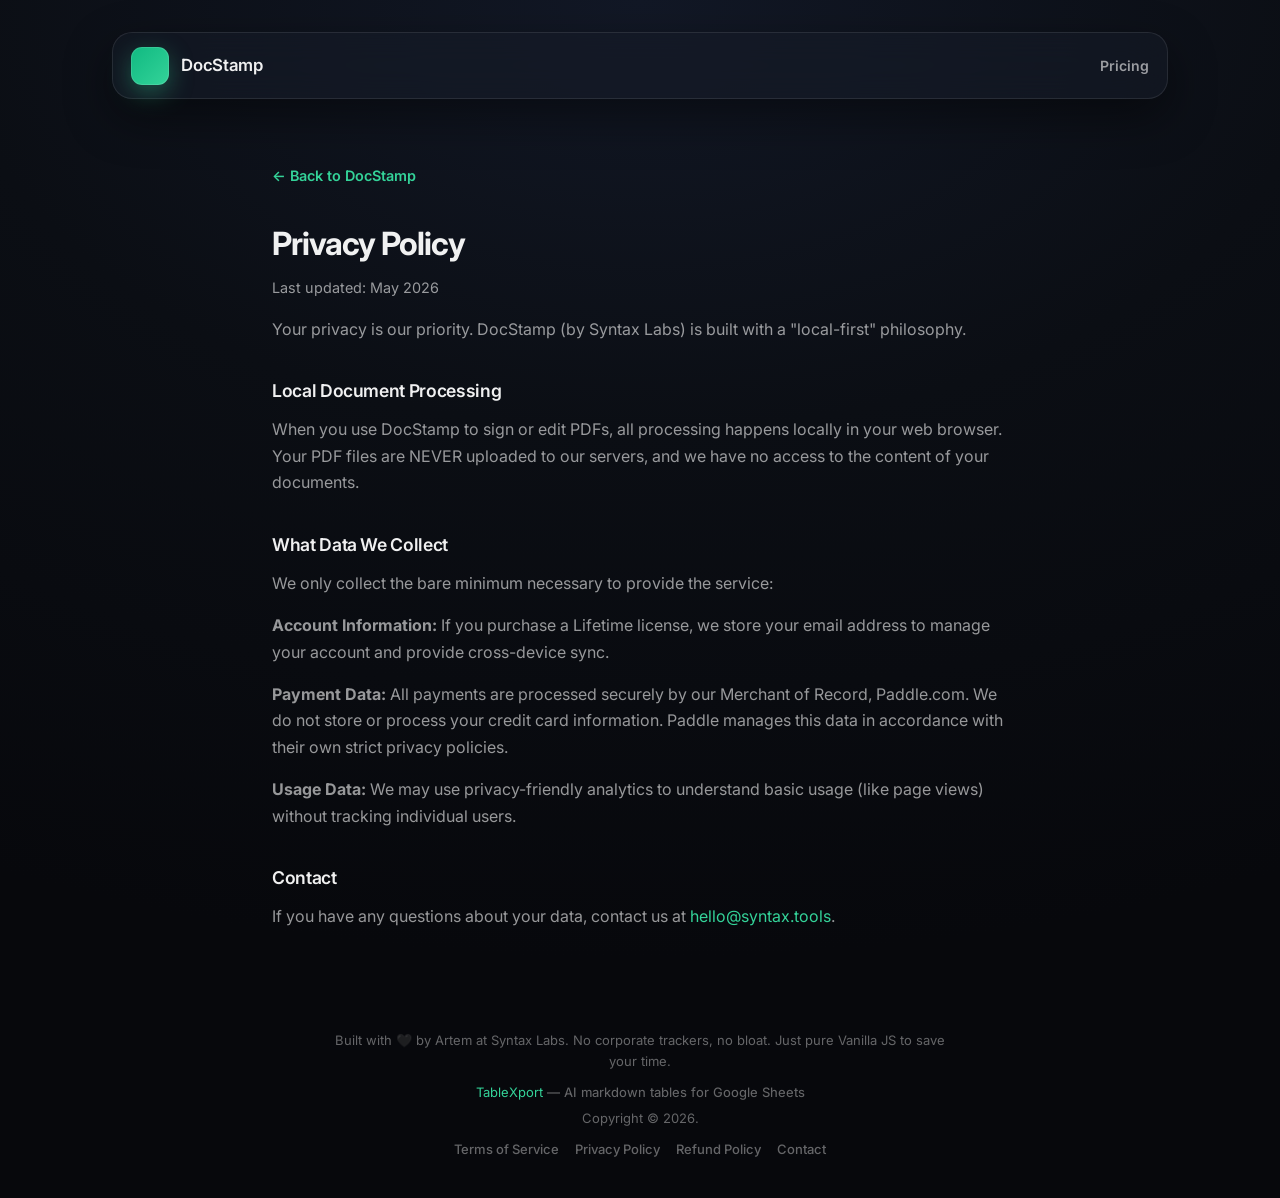
==== privacy.html @ 16d48b99 "added privacy and terms pages" ====
<!DOCTYPE html>
<html lang="en">
  <head>
    <meta charset="UTF-8" />
    <meta name="viewport" content="width=device-width, initial-scale=1.0" />
    <meta
      name="description"
      content="DocStamp Privacy Policy — how Syntax Labs handles your data."
    />
    <title>Privacy Policy — DocStamp</title>
    <link rel="preconnect" href="https://fonts.googleapis.com" />
    <link rel="preconnect" href="https://fonts.gstatic.com" crossorigin />
    <link
      href="https://fonts.googleapis.com/css2?family=Caveat:wght@600&family=Inter:wght@400;500;600;700&display=swap"
      rel="stylesheet"
    />
    <link rel="stylesheet" href="./styles.css" />
  </head>
  <body>
    <div class="app-shell" id="top">
      <header class="app-header glass" role="banner">
        <a
          class="brand brand--link"
          href="index.html"
          aria-label="DocStamp — home"
        >
          <span class="brand__mark" aria-hidden="true"></span>
          <span class="brand__name">DocStamp</span>
        </a>
        <nav class="app-header__nav" aria-label="Site">
          <a class="app-header__link" href="index.html#pricing">Pricing</a>
        </nav>
      </header>

      <main class="legal-content">
        <a class="legal-content__back" href="index.html">← Back to DocStamp</a>
        <h1>Privacy Policy</h1>
        <p class="legal-content__updated">Last updated: May 2026</p>

        <p>
          Your privacy is our priority. DocStamp (by Syntax Labs) is built with
          a &quot;local-first&quot; philosophy.
        </p>

        <h2>Local Document Processing</h2>
        <p>
          When you use DocStamp to sign or edit PDFs, all processing happens
          locally in your web browser. Your PDF files are NEVER uploaded to our
          servers, and we have no access to the content of your documents.
        </p>

        <h2>What Data We Collect</h2>
        <p>
          We only collect the bare minimum necessary to provide the service:
        </p>
        <p>
          <strong>Account Information:</strong> If you purchase a Lifetime
          license, we store your email address to manage your account and
          provide cross-device sync.
        </p>
        <p>
          <strong>Payment Data:</strong> All payments are processed securely
          by our Merchant of Record, Paddle.com. We do not store or process
          your credit card information. Paddle manages this data in accordance
          with their own strict privacy policies.
        </p>
        <p>
          <strong>Usage Data:</strong> We may use privacy-friendly analytics to
          understand basic usage (like page views) without tracking individual
          users.
        </p>

        <h2>Contact</h2>
        <p>
          If you have any questions about your data, contact us at
          <a href="mailto:hello@syntax.tools">hello@syntax.tools</a>.
        </p>
      </main>

      <footer class="app-footer">
        <p class="app-footer__founder">
          Built with 🖤 by Artem at Syntax Labs. No corporate trackers, no
          bloat. Just pure Vanilla JS to save your time.
        </p>
        <div
          class="app-footer__block app-footer__block--product"
          role="group"
          aria-label="Product link and copyright"
        >
          <p class="app-footer__line app-footer__line--tablexport">
            <a
              class="app-footer__link app-footer__link--mint"
              href="https://www.tablexport.com/"
              target="_blank"
              rel="noopener noreferrer"
              >TableXport</a
            ><span class="app-footer__product-desc">
              — AI markdown tables for Google Sheets</span
            >
          </p>
          <p class="app-footer__line app-footer__copyright">Copyright © 2026.</p>
        </div>
        <nav class="app-footer__legal" aria-label="Legal and contact">
          <a class="app-footer__legal-link" href="terms.html">Terms of Service</a>
          <a class="app-footer__legal-link" href="privacy.html">Privacy Policy</a>
          <a class="app-footer__legal-link" href="refund.html">Refund Policy</a>
          <a
            class="app-footer__legal-link"
            href="mailto:hello@syntax.tools"
            >Contact</a
          >
        </nav>
      </footer>
    </div>
  </body>
</html>
---- styles.css ----
:root {
  --bg-obsidian: #0b0e14;
  --bg-depth: radial-gradient(
    120% 80% at 50% 0%,
    #121826 0%,
    var(--bg-obsidian) 45%,
    #07080c 100%
  );
  --surface-glass: rgba(22, 28, 40, 0.55);
  --surface-glass-strong: rgba(28, 35, 52, 0.72);
  --border-subtle: rgba(255, 255, 255, 0.09);
  --border-strong: rgba(255, 255, 255, 0.14);
  --text-primary: rgba(255, 255, 255, 0.94);
  --text-secondary: rgba(255, 255, 255, 0.58);
  --text-muted: rgba(255, 255, 255, 0.38);
  --mint-500: #10b981;
  --mint-400: #34d399;
  --mint-glow-alpha: 0.35;
  --mint-glow: rgb(52 211 153 / var(--mint-glow-alpha));
  --mint-gradient: linear-gradient(135deg, var(--mint-500), var(--mint-400));
  --mint-gradient-hover: linear-gradient(
    135deg,
    color-mix(in srgb, var(--mint-500) 78%, white 22%),
    color-mix(in srgb, var(--mint-400) 75%, white 25%)
  );
  --mint-glow-hover: rgb(52 211 153 / calc(var(--mint-glow-alpha) * 0.92));
  --shadow-soft: 0 18px 48px rgba(0, 0, 0, 0.45);
  --radius-lg: 20px;
  --radius-md: 14px;
  --radius-sm: 10px;
  --font: "Inter", system-ui, -apple-system, "Segoe UI", sans-serif;
  --blur: blur(22px);
}

@property --angle {
  syntax: "<angle>";
  inherits: false;
  initial-value: 0deg;
}

*,
*::before,
*::after {
  box-sizing: border-box;
}

html {
  color-scheme: dark;
}

body {
  margin: 0;
  min-height: 100vh;
  font-family: var(--font);
  font-size: 16px;
  line-height: 1.5;
  color: var(--text-primary);
  background: var(--bg-depth);
  background-color: var(--bg-obsidian);
  -webkit-font-smoothing: antialiased;
}

.app-shell {
  min-height: 100vh;
  display: flex;
  flex-direction: column;
  padding: clamp(1rem, 3vw, 2rem);
  max-width: 1120px;
  margin: 0 auto;
}

.glass {
  background: var(--surface-glass);
  backdrop-filter: var(--blur);
  -webkit-backdrop-filter: var(--blur);
  border: 1px solid var(--border-subtle);
  box-shadow: var(--shadow-soft);
}

@supports not (backdrop-filter: blur(1px)) {
  .glass {
    background: var(--surface-glass-strong);
  }
}

.svg-filters {
  position: absolute;
  width: 0;
  height: 0;
  overflow: hidden;
  pointer-events: none;
}

.app-header {
  display: flex;
  flex-wrap: nowrap;
  align-items: center;
  justify-content: space-between;
  gap: 1rem 1.25rem;
  padding: 0.85rem 1.15rem;
  border-radius: var(--radius-lg);
}

.brand {
  display: flex;
  align-items: center;
  gap: 0.75rem;
  min-width: 0;
}

.brand--link {
  text-decoration: none;
  color: inherit;
}

.brand--link:focus-visible {
  outline: 2px solid color-mix(in srgb, var(--mint-400) 85%, transparent);
  outline-offset: 3px;
  border-radius: var(--radius-sm);
}

.brand__mark {
  width: 38px;
  height: 38px;
  border-radius: 11px;
  background: var(--mint-gradient);
  box-shadow: 0 0 0 1px rgba(255, 255, 255, 0.12) inset,
    0 8px 24px var(--mint-glow);
  flex-shrink: 0;
}

.brand__name {
  font-weight: 600;
  letter-spacing: -0.02em;
  font-size: 1.05rem;
}

.app-header__nav {
  display: flex;
  align-items: center;
  gap: 0.75rem;
  flex-shrink: 0;
}

.app-header__link {
  font-size: 0.88rem;
  font-weight: 600;
  color: var(--text-secondary);
  text-decoration: none;
  border-bottom: 1px solid transparent;
  transition: color 0.15s ease, border-color 0.15s ease;
  white-space: nowrap;
}

.app-header__link:hover {
  color: var(--mint-400);
  border-bottom-color: color-mix(in srgb, var(--mint-400) 40%, transparent);
}

.app-header__link:focus-visible {
  outline: 2px solid color-mix(in srgb, var(--mint-400) 85%, transparent);
  outline-offset: 3px;
  border-radius: var(--radius-sm);
}

.hero {
  margin: 0;
  padding: 0;
  width: 100%;
  max-width: 38rem;
  margin-inline: auto;
  text-align: center;
}

.hero__title {
  margin: 0 0 0.65rem;
  font-size: clamp(
    calc(1.35rem + 10px),
    calc(4.2vw + 10px),
    calc(1.85rem + 10px)
  );
  font-weight: 650;
  letter-spacing: -0.03em;
  line-height: 1.2;
  color: var(--text-primary);
}

.hero__lead {
  margin: 0;
  font-size: 1rem;
  font-weight: 450;
  line-height: 1.55;
  color: var(--text-secondary);
}

.local-processing-badge {
  position: fixed;
  bottom: 1rem;
  right: 1rem;
  z-index: 2500;
  display: inline-flex;
  align-items: center;
  gap: 0.35rem;
  margin: 0;
  padding: 0.4rem 0.65rem;
  font-size: 0.72rem;
  font-weight: 600;
  letter-spacing: 0.02em;
  color: var(--text-secondary);
  background: var(--surface-glass-strong);
  backdrop-filter: var(--blur);
  -webkit-backdrop-filter: var(--blur);
  border: 1px solid var(--border-subtle);
  border-radius: 999px;
  box-shadow: var(--shadow-soft);
  pointer-events: none;
  user-select: none;
}

@supports not (backdrop-filter: blur(1px)) {
  .local-processing-badge {
    background: var(--surface-glass-strong);
  }
}

.local-processing-badge__icon {
  font-size: 0.85em;
  line-height: 1;
}

@media (max-width: 480px) {
  .local-processing-badge {
    bottom: 0.65rem;
    right: 0.65rem;
    max-width: min(calc(100vw - 2rem), 14rem);
    font-size: 0.68rem;
  }
}

.app-main {
  flex: 1;
  display: flex;
  flex-direction: column;
  justify-content: center;
  padding: clamp(1.25rem, 4vw, 3rem) 0;
  gap: clamp(1.5rem, 4vw, 2.5rem);
  min-height: 0;
}

.app-main--workspace {
  justify-content: flex-start;
  padding-top: clamp(0.65rem, 2vw, 1.35rem);
  padding-bottom: clamp(1rem, 3vw, 2rem);
  gap: clamp(0.65rem, 2vw, 1.25rem);
  min-height: 0;
}

.dropzone-section {
  display: flex;
  flex-direction: column;
  align-items: center;
  width: 100%;
}

.dropzone {
  --drop-r: var(--radius-lg);
  position: relative;
  width: min(100%, 560px);
  cursor: pointer;
  border-radius: var(--drop-r);
  padding: clamp(2.5rem, 6vw, 3.75rem) clamp(1.5rem, 4vw, 2.5rem);
  text-align: center;
  background: rgba(16, 19, 28, 0.65);
  border: 1px solid var(--border-subtle);
  box-shadow: 0 8px 40px rgba(0, 0, 0, 0.35),
    inset 0 1px 0 rgba(255, 255, 255, 0.05);
  transition: border-color 0.2s ease, box-shadow 0.2s ease, transform 0.2s ease;
}

.dropzone.dropzone--dismissed {
  display: none !important;
}

.dropzone.is-dragover,
.dropzone.is-loading,
.dropzone:hover {
  border-color: color-mix(in srgb, var(--mint-400) 45%, transparent);
  box-shadow: 0 12px 48px rgba(0, 0, 0, 0.45),
    inset 0 1px 0 rgba(255, 255, 255, 0.06),
    0 0 32px color-mix(in srgb, var(--mint-glow) 55%, transparent);
}

.dropzone:focus {
  outline: none;
}

.dropzone:focus-visible {
  outline: 2px solid color-mix(in srgb, var(--mint-400) 85%, transparent);
  outline-offset: 3px;
}

.dropzone__content {
  position: relative;
  z-index: 1;
  pointer-events: none;
}

.dropzone__title {
  margin: 0 0 0.35rem;
  font-size: calc(1.15rem + 10px);
  font-weight: 600;
  letter-spacing: -0.02em;
}

.dropzone__hint {
  margin: 0;
  font-size: 1rem;
  color: var(--text-secondary);
}

.dropzone__input {
  position: absolute;
  width: 1px;
  height: 1px;
  padding: 0;
  margin: -1px;
  overflow: hidden;
  clip: rect(0, 0, 0, 0);
  white-space: nowrap;
  border: 0;
}

.dropzone::before {
  content: "";
  position: absolute;
  inset: 0;
  z-index: 0;
  border-radius: inherit;
  padding: 2px;
  background: conic-gradient(
    from var(--angle),
    transparent 70%,
    var(--mint-500) 90%,
    #ffffff 100%
  );
  -webkit-mask: linear-gradient(#fff 0 0) content-box,
    linear-gradient(#fff 0 0);
  -webkit-mask-composite: xor;
  mask: linear-gradient(#fff 0 0) content-box, linear-gradient(#fff 0 0);
  mask-composite: exclude;
  opacity: 0;
  pointer-events: none;
}

.dropzone.is-dragover::before,
.dropzone.is-loading::before,
.dropzone:hover::before {
  opacity: 1;
  animation: dropzone-snake 2.6s linear infinite;
}

@media (prefers-reduced-motion: reduce) {
  .dropzone::before {
    animation: none;
    opacity: 0;
  }

  .dropzone.is-dragover::before,
  .dropzone.is-loading::before,
  .dropzone:hover::before {
    opacity: 0.85;
    --angle: 42deg;
  }
}

@keyframes dropzone-snake {
  to {
    --angle: 360deg;
  }
}

.dropzone-error {
  margin: 0.75rem 0 0;
  min-height: 1.25rem;
  font-size: 1rem;
  font-weight: 500;
  color: #fca5a5;
}

.dropzone-error[hidden] {
  display: none !important;
}

.dropzone-trust {
  margin: 0.55rem 0 0;
  padding: 0 0.5rem;
  display: flex;
  align-items: center;
  justify-content: center;
  flex-wrap: wrap;
  gap: 0.45rem 0.55rem;
  max-width: min(100%, 560px);
  margin-inline: auto;
  text-align: center;
  font-size: 1rem;
  font-weight: 500;
  line-height: 1.4;
  color: var(--text-secondary);
}

.dropzone-trust__icon {
  font-size: 0.95em;
  line-height: 1;
  flex-shrink: 0;
}

.doc-loaded .dropzone-trust {
  display: none;
}

.workspace {
  display: flex;
  flex-direction: column;
  gap: 0.65rem;
  padding: 0.85rem 1rem 0.95rem;
  border-radius: var(--radius-lg);
  min-width: 0;
  max-height: 82vh;
  min-height: 0;
}

body.doc-loaded .workspace {
  flex: 1 1 auto;
  min-height: 0;
}

.workspace[hidden] {
  display: none !important;
}

.toolbar {
  display: flex;
  flex-wrap: wrap;
  align-items: center;
  gap: 0.45rem 0.6rem;
  padding: 0.15rem 0 0.55rem;
  min-width: 0;
  border-bottom: 1px solid rgba(255, 255, 255, 0.06);
}

.toolbar__spacer {
  flex: 1 1 1.5rem;
  min-width: 0.5rem;
}

.toolbar__label {
  font-size: 0.68rem;
  font-weight: 600;
  letter-spacing: 0.1em;
  text-transform: uppercase;
  color: var(--text-muted);
  flex-shrink: 0;
}

.toolbar__filename {
  font-size: 0.88rem;
  font-weight: 500;
  color: var(--text-primary);
  flex: 0 1 auto;
  min-width: 0;
  overflow: hidden;
  text-overflow: ellipsis;
  white-space: nowrap;
  max-width: min(42vw, 320px);
}

.toolbar__btn {
  font-family: inherit;
  font-size: 0.88rem;
  font-weight: 600;
  padding: 0.55rem 1.15rem;
  border-radius: var(--radius-sm);
  border: 1px solid var(--border-subtle);
  background: rgba(255, 255, 255, 0.06);
  color: var(--text-primary);
  cursor: pointer;
  transition: background 0.15s ease, border-color 0.15s ease, box-shadow 0.15s ease,
    opacity 0.15s ease;
}

.toolbar__btn:hover:not(:disabled) {
  background: rgba(255, 255, 255, 0.1);
  border-color: var(--border-strong);
}

.toolbar__btn--replace {
  flex-shrink: 0;
  font-size: 0.78rem;
  font-weight: 600;
  padding: 0.4rem 0.72rem;
  background: rgba(255, 255, 255, 0.05);
  color: var(--text-muted);
  border: 1px solid rgba(255, 255, 255, 0.1);
}

.toolbar__btn--replace:hover:not(:disabled) {
  background: rgba(255, 255, 255, 0.09);
  color: var(--text-secondary);
  border-color: rgba(255, 255, 255, 0.14);
}

.toolbar__btn:focus-visible {
  outline: 2px solid color-mix(in srgb, var(--mint-400) 85%, transparent);
  outline-offset: 2px;
}

.toolbar__btn:disabled {
  opacity: 0.45;
  cursor: not-allowed;
}

.toolbar__btn--primary {
  border: 1px solid rgba(255, 255, 255, 0.12);
  background: var(--mint-gradient);
  color: #04120c;
  box-shadow: 0 4px 20px var(--mint-glow);
}

.toolbar__btn--primary:hover:not(:disabled) {
  background: var(--mint-gradient-hover);
  border-color: rgba(255, 255, 255, 0.22);
  box-shadow: 0 5px 26px var(--mint-glow-hover);
}

.workspace-status {
  margin: 0;
  min-height: 0;
  font-size: 0.82rem;
  font-weight: 500;
  color: #fca5a5;
}

.workspace-status[hidden] {
  display: none !important;
}

.preview {
  flex: 1 1 auto;
  min-height: 0;
  display: flex;
  flex-direction: column;
  overflow: hidden;
  border-radius: var(--radius-md);
  background: rgba(7, 9, 14, 0.75);
  border: 1px solid rgba(255, 255, 255, 0.06);
  padding: 0.5rem;
  min-width: 0;
}

.preview__stage {
  position: relative;
  flex: 1 1 auto;
  display: flex;
  justify-content: center;
  align-items: center;
  min-height: 240px;
  max-height: 100%;
  width: 100%;
  min-width: 0;
  padding-bottom: 2.35rem;
}

.preview__canvas-wrap {
  display: flex;
  justify-content: center;
  align-items: center;
  width: 100%;
  max-width: 100%;
  max-height: 100%;
  min-height: 0;
  box-sizing: border-box;
}

.preview__page-frame {
  position: relative;
  max-width: 100%;
  max-height: 100%;
  line-height: 0;
}

.preview__canvas {
  display: block;
  max-width: 100%;
  max-height: 100%;
  width: auto;
  height: auto;
  object-fit: contain;
  border-radius: calc(var(--radius-sm) - 2px);
  box-shadow:
    0 12px 40px rgba(0, 0, 0, 0.52),
    0 0 0 1px rgba(255, 255, 255, 0.055),
    0 0 42px rgb(52 211 153 / calc(var(--mint-glow-alpha) * 0.22));
}

.preview__stamp-layer {
  position: absolute;
  left: 0;
  top: 0;
  width: 100%;
  height: 100%;
  pointer-events: none;
  border-radius: calc(var(--radius-sm) - 2px);
  overflow: visible;
}

.pdf-pager {
  position: absolute;
  left: 50%;
  bottom: 0.4rem;
  z-index: 3;
  display: flex;
  align-items: center;
  flex-wrap: wrap;
  justify-content: center;
  gap: 0.35rem 0.45rem;
  padding: 0.28rem 0.55rem;
  border-radius: 999px;
  font-size: 0.76rem;
  font-weight: 500;
  letter-spacing: 0.02em;
  color: var(--text-secondary);
  background: rgba(10, 14, 22, 0.82);
  border: 1px solid rgba(255, 255, 255, 0.07);
  box-shadow: 0 8px 28px rgba(0, 0, 0, 0.35);
  backdrop-filter: var(--blur);
  -webkit-backdrop-filter: var(--blur);
  transform: translateX(-50%);
  max-width: calc(100% - 1rem);
}

.pdf-pager[hidden] {
  display: none !important;
}

.pdf-pager__label {
  min-width: 5.5rem;
  text-align: center;
  font-variant-numeric: tabular-nums;
}

.pdf-pager__btn {
  font-family: inherit;
  display: inline-grid;
  place-items: center;
  width: 1.65rem;
  height: 1.65rem;
  padding: 0;
  margin: 0;
  border: none;
  border-radius: 999px;
  font-size: 1.15rem;
  line-height: 1;
  color: var(--text-secondary);
  background: rgba(255, 255, 255, 0.06);
  cursor: pointer;
  transition: background 0.15s ease, color 0.15s ease;
}

.pdf-pager__btn:hover:not(:disabled) {
  background: rgb(52 211 153 / 0.12);
  color: var(--mint-400);
}

.pdf-pager__btn:disabled {
  opacity: 0.35;
  cursor: not-allowed;
}

.pdf-pager__btn:focus-visible {
  outline: 2px solid color-mix(in srgb, var(--mint-400) 70%, transparent);
  outline-offset: 2px;
}

.pdf-pager__sync {
  font-family: inherit;
  display: inline-flex;
  align-items: center;
  justify-content: center;
  min-height: 1.65rem;
  padding: 0.2rem 0.55rem;
  margin: 0;
  border: none;
  border-radius: 999px;
  font-size: 0.68rem;
  font-weight: 600;
  letter-spacing: 0.02em;
  white-space: nowrap;
  color: var(--text-muted);
  background: rgba(255, 255, 255, 0.05);
  cursor: pointer;
  flex-shrink: 0;
  transition: background 0.15s ease, color 0.15s ease, box-shadow 0.15s ease;
}

.pdf-pager__sync-text {
  line-height: 1.2;
}

.pdf-pager__sync:hover {
  color: var(--text-secondary);
  background: rgba(255, 255, 255, 0.09);
}

.pdf-pager__sync.is-active {
  color: var(--mint-400);
  background: rgb(52 211 153 / 0.14);
  box-shadow: 0 0 0 1px color-mix(in srgb, var(--mint-400) 38%, transparent), 0 0 20px var(--mint-glow);
}

.pdf-pager__sync:focus-visible {
  outline: 2px solid color-mix(in srgb, var(--mint-400) 70%, transparent);
  outline-offset: 2px;
}

.pdf-pager__sync[hidden] {
  display: none !important;
}

.doc-toast {
  position: fixed;
  bottom: 1.35rem;
  left: 50%;
  transform: translateX(-50%);
  z-index: 3500;
  max-width: min(90vw, 22rem);
  padding: 0.45rem 0.95rem;
  font-size: 0.79rem;
  font-weight: 500;
  letter-spacing: 0.01em;
  color: var(--text-primary);
  text-align: center;
  background: rgba(12, 16, 24, 0.94);
  border: 1px solid color-mix(in srgb, var(--mint-400) 32%, transparent);
  border-radius: 999px;
  box-shadow: 0 10px 32px rgba(0, 0, 0, 0.45), 0 0 36px var(--mint-glow);
  pointer-events: none;
}

.doc-toast[hidden] {
  display: none !important;
}

.global-drop-overlay {
  position: fixed;
  inset: 0;
  z-index: 4000;
  display: grid;
  place-items: center;
  padding: 1.5rem;
  background: rgb(6 10 14 / 0.58);
  backdrop-filter: blur(22px);
  -webkit-backdrop-filter: blur(22px);
}

.global-drop-overlay[hidden] {
  display: none !important;
}

.global-drop-overlay__panel {
  max-width: min(90vw, 420px);
  padding: 1.35rem 1.75rem;
  text-align: center;
  border-radius: var(--radius-md);
  border: 1px solid color-mix(in srgb, var(--mint-400) 42%, transparent);
  box-shadow: 0 24px 64px rgba(0, 0, 0, 0.55), 0 0 56px var(--mint-glow);
}

.global-drop-overlay__text {
  margin: 0;
  font-size: 1.05rem;
  font-weight: 600;
  letter-spacing: -0.01em;
  color: var(--text-primary);
}

.stamp {
  position: absolute;
  transform: rotate(var(--stamp-rot, 0deg));
  transform-origin: center center;
  cursor: grab;
  pointer-events: auto;
  user-select: none;
  touch-action: none;
  margin: 0;
  padding: 0;
  background: none;
  border: none;
  box-shadow: none;
}

.stamp__delete[hidden] {
  display: none !important;
}

.stamp__delete {
  position: absolute;
  top: -14px;
  left: 50%;
  z-index: 3;
  transform: translateX(-50%);
  width: 22px;
  height: 22px;
  padding: 0;
  display: grid;
  place-items: center;
  border: none;
  border-radius: 999px;
  font-size: 0.95rem;
  line-height: 1;
  color: var(--text-secondary);
  background: rgba(18, 24, 36, 0.92);
  box-shadow: 0 0 0 1px var(--border-subtle);
  cursor: pointer;
  pointer-events: auto;
}

.stamp__delete:hover {
  color: #fecaca;
  background: rgba(50, 20, 22, 0.95);
}

.stamp__delete:focus-visible {
  outline: 2px solid color-mix(in srgb, var(--mint-400) 75%, transparent);
  outline-offset: 2px;
}

.stamp__frame {
  position: relative;
  display: inline-block;
  line-height: 0;
  box-shadow:
    0 0 0 1px #ffffff,
    0 0 0 2px #111111;
  border-radius: 2px;
}

.stamp__handle {
  position: absolute;
  width: 9px;
  height: 9px;
  border-radius: 50%;
  background: #ffffff;
  border: 1px solid #111111;
  box-sizing: border-box;
  z-index: 4;
  pointer-events: auto;
  touch-action: none;
  box-shadow: 0 0 0 1px rgba(255, 255, 255, 0.4);
}

.stamp__handle--tl {
  left: 0;
  top: 0;
  transform: translate(-50%, -50%);
}

.stamp__handle--tr {
  right: 0;
  top: 0;
  transform: translate(50%, -50%);
}

.stamp__handle--bl {
  left: 0;
  bottom: 0;
  transform: translate(-50%, 50%);
}

.stamp__handle--br {
  right: 0;
  bottom: 0;
  transform: translate(50%, 50%);
}

.stamp__img {
  display: block;
  width: calc(var(--stamp-base-w, 140px) * var(--stamp-scale, 1));
  max-width: 90vw;
  height: auto;
  vertical-align: middle;
  filter: url(#ink-bleed);
  opacity: 0.92;
}

.stamp.is-dragging {
  cursor: grabbing;
}

.stamp.is-dragging .stamp__img {
  filter: url(#ink-bleed) drop-shadow(0 8px 18px rgba(0, 0, 0, 0.4));
  opacity: 0.98;
}

@media (prefers-reduced-motion: reduce) {
  .stamp__img {
    filter: blur(0.35px);
    opacity: 0.88;
  }

  .stamp.is-dragging .stamp__img {
    filter: blur(0.35px);
  }
}

.signature-modal {
  position: fixed;
  inset: 0;
  z-index: 5000;
  display: grid;
  place-items: center;
  padding: 1.25rem;
  background: rgba(4, 6, 10, 0.72);
  backdrop-filter: blur(10px);
  -webkit-backdrop-filter: blur(10px);
}

.signature-modal[hidden] {
  display: none !important;
}

.signature-modal__panel {
  position: relative;
  width: min(100%, 400px);
  padding: 1.35rem 1.5rem 1.5rem;
  border-radius: var(--radius-lg);
  box-shadow: var(--shadow-soft);
}

.signature-modal__title {
  margin: 0 0 0.35rem;
  font-size: 1.05rem;
  font-weight: 600;
  letter-spacing: -0.02em;
}

.signature-modal__hint {
  margin: 0 0 1rem;
  font-size: 0.82rem;
  color: var(--text-secondary);
  line-height: 1.45;
}

.signature-modal__pad {
  display: block;
  width: 320px;
  max-width: 100%;
  height: 160px;
  margin: 0 auto 1rem;
  touch-action: none;
  cursor: crosshair;
  border-radius: var(--radius-sm);
  background: repeating-linear-gradient(
      0deg,
      transparent,
      transparent 7px,
      rgba(255, 255, 255, 0.04) 7px,
      rgba(255, 255, 255, 0.04) 8px
    ),
    rgba(12, 16, 24, 0.95);
  box-shadow: inset 0 0 0 1px var(--border-subtle);
}

.signature-modal__pad:focus-visible {
  outline: 2px solid color-mix(in srgb, var(--mint-400) 70%, transparent);
  outline-offset: 2px;
}

.signature-modal__actions {
  display: flex;
  flex-wrap: wrap;
  gap: 0.5rem;
  justify-content: flex-end;
}

.signature-modal__close {
  position: absolute;
  top: 0.65rem;
  right: 0.65rem;
  width: 2rem;
  height: 2rem;
  display: grid;
  place-items: center;
  padding: 0;
  border: none;
  border-radius: var(--radius-sm);
  background: rgba(255, 255, 255, 0.06);
  color: var(--text-secondary);
  font-size: 1.35rem;
  line-height: 1;
  cursor: pointer;
}

.signature-modal__close:hover {
  background: rgba(255, 255, 255, 0.1);
  color: var(--text-primary);
}

.signature-modal__close:focus-visible {
  outline: 2px solid color-mix(in srgb, var(--mint-400) 85%, transparent);
  outline-offset: 2px;
}

/* ——— Landing below tool ——— */
.landing-below-tool {
  display: flex;
  flex-direction: column;
  gap: clamp(3rem, 8vw, 120px);
  padding: clamp(0.5rem, 2vw, 1rem) 0
    clamp(1.25rem, 4vw, 2.5rem);
  width: 100%;
}

/* ——— Section reveal (IntersectionObserver in section-reveal.js) ——— */
.section-reveal {
  opacity: 0;
  transform: translate3d(0, 1.75rem, 0);
  transition: opacity 0.9s cubic-bezier(0.16, 1, 0.3, 1),
    transform 0.9s cubic-bezier(0.16, 1, 0.3, 1);
}

.section-reveal.is-visible {
  opacity: 1;
  transform: translate3d(0, 0, 0);
}

@media (prefers-reduced-motion: reduce) {
  .section-reveal {
    opacity: 1;
    transform: none;
    transition: none;
  }
}

@media (scripting: none) {
  .section-reveal {
    opacity: 1;
    transform: none;
    transition: none;
  }
}

.landing-flow {
  margin: 0;
}

.landing-flow__title {
  margin: 0 0 clamp(1rem, 3vw, 1.35rem);
  font-size: clamp(
    calc(1.15rem + 10px),
    calc(2.8vw + 10px),
    calc(1.45rem + 10px)
  );
  font-weight: 650;
  letter-spacing: -0.02em;
  color: var(--text-primary);
  text-align: center;
}

.landing-flow__grid {
  display: grid;
  grid-template-columns: 1fr;
  gap: clamp(0.85rem, 2.5vw, 1.1rem);
}

@media (min-width: 640px) {
  .landing-flow__grid {
    grid-template-columns: repeat(3, 1fr);
    gap: clamp(0.75rem, 2vw, 1rem);
  }
}

.landing-flow__card {
  margin: 0;
  border-radius: var(--radius-md);
  padding: clamp(1rem, 2.5vw, 1.25rem) clamp(1rem, 2.8vw, 1.35rem);
  display: flex;
  flex-direction: column;
  align-items: flex-start;
  text-align: left;
  gap: 0.4rem;
  min-height: 0;
}

.landing-flow__icon {
  display: flex;
  justify-content: flex-start;
  margin: 0 0 0.15rem;
  color: var(--mint-400);
}

.landing-flow__svg {
  width: 1.42rem;
  height: 1.42rem;
  flex-shrink: 0;
}

.landing-flow__step {
  margin: 0;
  font-size: calc(1rem + 10px);
  font-weight: 650;
  letter-spacing: -0.015em;
  color: var(--text-primary);
}

.landing-flow__tag {
  margin: 0;
  font-size: 1rem;
  font-weight: 500;
  color: var(--mint-400);
  line-height: 1.35;
}

.landing-flow__desc {
  margin: 0.15rem 0 0;
  font-size: 1rem;
  color: var(--text-secondary);
  line-height: 1.5;
}

/* ——— Landing: comparison table ——— */
.landing-compare {
  margin: 0;
}

.landing-compare__title {
  margin: 0 0 clamp(1rem, 3vw, 1.35rem);
  font-size: clamp(
    calc(1.15rem + 10px),
    calc(2.8vw + 10px),
    calc(1.45rem + 10px)
  );
  font-weight: 650;
  letter-spacing: -0.02em;
  color: var(--text-primary);
  text-align: center;
}

.landing-compare__shell {
  margin: 0;
  padding: 0;
  border-radius: var(--radius-md);
  background: var(--surface-glass);
  overflow: hidden;
}

.landing-compare__scroll {
  width: 100%;
  overflow-x: auto;
  -webkit-overflow-scrolling: touch;
}

.landing-compare__scroll:focus-visible {
  outline: 2px solid color-mix(in srgb, var(--mint-400) 85%, transparent);
  outline-offset: 2px;
}

.landing-compare__table {
  width: 100%;
  min-width: min(100%, 520px);
  border-collapse: separate;
  border-spacing: 0;
  font-family: var(--font);
  font-size: 1rem;
  line-height: 1.4;
}

.landing-compare__table th,
.landing-compare__table td {
  padding: 0.65rem 0.75rem;
  text-align: left;
  vertical-align: top;
  border-bottom: 1px solid var(--border-subtle);
  border-right: 1px solid var(--border-subtle);
  color: var(--text-secondary);
}

.landing-compare__table th:last-child,
.landing-compare__table td:last-child {
  border-right: none;
}

.landing-compare__table tbody tr:last-child th,
.landing-compare__table tbody tr:last-child td {
  border-bottom: none;
}

.landing-compare__table thead th {
  font-weight: 650;
  color: var(--text-primary);
  background: color-mix(in srgb, var(--surface-glass-strong) 88%, transparent);
}

.landing-compare__th-feature {
  width: 28%;
}

.landing-compare__feature {
  font-weight: 600;
  color: var(--text-primary);
  background: color-mix(
    in srgb,
    var(--surface-glass-strong) 55%,
    transparent
  );
}

.landing-compare__col-winner {
  color: var(--text-primary);
  background: color-mix(in srgb, var(--mint-500) 9%, var(--surface-glass));
  box-shadow: inset 1px 0 0 0 color-mix(in srgb, var(--mint-400) 42%, transparent),
    -6px 0 28px -12px var(--mint-glow);
}

.landing-compare__cell--winner {
  font-weight: 500;
  color: var(--text-primary);
  background: color-mix(in srgb, var(--mint-500) 7%, transparent);
  box-shadow: inset 1px 0 0 0 color-mix(in srgb, var(--mint-400) 38%, transparent),
    -4px 0 22px -10px var(--mint-glow);
}

@media (max-width: 639px) {
  .landing-compare__table {
    min-width: 0;
  }

  .landing-compare__table thead {
    position: absolute;
    width: 1px;
    height: 1px;
    padding: 0;
    margin: -1px;
    overflow: hidden;
    clip: rect(0, 0, 0, 0);
    white-space: nowrap;
    border: 0;
  }

  .landing-compare__table tbody tr {
    display: block;
    margin-bottom: clamp(0.65rem, 2vw, 0.85rem);
    padding: 0.75rem 0.85rem;
    border: 1px solid var(--border-subtle);
    border-radius: var(--radius-sm);
    background: color-mix(in srgb, var(--surface-glass-strong) 40%, transparent);
  }

  .landing-compare__table tbody tr:last-child {
    margin-bottom: 0;
  }

  .landing-compare__table tbody th[scope="row"],
  .landing-compare__table tbody td {
    display: flex;
    justify-content: space-between;
    align-items: baseline;
    gap: 0.65rem;
    padding: 0.4rem 0;
    border: none;
    border-bottom: 1px solid var(--border-subtle);
    box-shadow: none;
    background: transparent;
  }

  .landing-compare__table tbody th[scope="row"] {
    display: block;
    padding-top: 0;
    padding-bottom: 0.55rem;
    margin-bottom: 0.35rem;
    font-size: 1rem;
    border-bottom: 1px solid var(--border-strong);
  }

  .landing-compare__table tbody td:last-of-type {
    border-bottom: none;
    padding-bottom: 0.15rem;
  }

  .landing-compare__table tbody td::before {
    content: attr(data-label);
    font-weight: 600;
    font-size: calc(0.72rem + 5px);
    text-transform: uppercase;
    letter-spacing: 0.04em;
    color: var(--text-muted);
    flex-shrink: 0;
  }

  .landing-compare__table tbody td.landing-compare__cell--winner {
    margin-top: 0.15rem;
    padding: 0.55rem 0.6rem;
    border: 1px solid color-mix(in srgb, var(--mint-400) 35%, transparent);
    border-radius: var(--radius-sm);
    background: color-mix(in srgb, var(--mint-500) 9%, transparent);
    box-shadow: 0 0 24px -14px var(--mint-glow);
  }

  .landing-compare__table tbody td.landing-compare__cell--winner::before {
    color: var(--mint-400);
  }

  .landing-compare__table tbody td:not(.landing-compare__cell--winner) {
    font-size: 1rem;
  }
}

/* ——— Landing: pricing ——— */
.landing-pricing {
  margin: 0;
  padding: 0 0 clamp(0.35rem, 1.5vw, 0.85rem);
}

.landing-pricing__heading {
  margin: 0 0 clamp(1.15rem, 3.5vw, 1.75rem);
  font-size: clamp(
    calc(1.15rem + 10px),
    calc(2.8vw + 10px),
    calc(1.45rem + 10px)
  );
  font-weight: 650;
  letter-spacing: -0.02em;
  color: var(--text-primary);
  text-align: center;
  line-height: 1.2;
}

.landing-pricing__grid {
  display: grid;
  grid-template-columns: 1fr;
  align-items: stretch;
  gap: clamp(1.1rem, 3vw, 1.5rem);
  width: 100%;
  max-width: 52rem;
  margin: 0 auto;
}

@media (min-width: 800px) {
  .landing-pricing__grid {
    grid-template-columns: 1fr 1fr;
    gap: 1.25rem 1.35rem;
  }
}

.landing-pricing__plan {
  position: relative;
  display: flex;
  flex-direction: column;
  align-items: center;
  text-align: center;
  padding: clamp(1.5rem, 3.5vw, 2rem) clamp(1.2rem, 3vw, 1.65rem);
  border-radius: var(--radius-lg);
  min-height: 0;
}

.landing-pricing__plan--free {
  height: 100%;
  background: color-mix(in srgb, var(--surface-glass) 55%, transparent);
  border: 1px solid var(--border-subtle);
  box-shadow: none;
}

.landing-pricing__premium-wrap {
  position: relative;
  display: flex;
  min-height: 100%;
  padding: clamp(0.55rem, 2vw, 0.85rem);
  margin: calc(-1 * clamp(0.55rem, 2vw, 0.85rem));
}

.landing-pricing__premium-wrap .landing-pricing__glow {
  position: absolute;
  inset: 2% -2% 8% -2%;
  z-index: 0;
  pointer-events: none;
  border-radius: 50%;
  background: radial-gradient(
    ellipse 72% 58% at 50% 42%,
    var(--mint-glow) 0%,
    transparent 70%
  );
  opacity: 0.38;
  filter: blur(40px);
  transform: translateZ(0);
}

.landing-pricing__plan--lifetime {
  position: relative;
  z-index: 1;
  width: 100%;
  border: 1px solid color-mix(in srgb, var(--mint-400) 22%, transparent);
  box-shadow: 0 0 40px -16px var(--mint-glow);
  background: var(--surface-glass);
}

.landing-pricing__plan-title {
  margin: 0 0 clamp(0.85rem, 2vw, 1.1rem);
  font-size: clamp(
    calc(1.05rem + 10px),
    calc(2.4vw + 10px),
    calc(1.25rem + 10px)
  );
  font-weight: 650;
  letter-spacing: -0.02em;
  color: var(--text-primary);
  line-height: 1.2;
}

.landing-pricing__price-block {
  margin: 0 0 clamp(1.1rem, 3vw, 1.5rem);
  display: flex;
  flex-direction: column;
  align-items: center;
  gap: 0.35rem;
}

.landing-pricing__price {
  margin: 0;
  line-height: 1;
}

.landing-pricing__amount {
  font-size: clamp(
    calc(2.1rem + 10px),
    calc(6vw + 10px),
    calc(2.65rem + 10px)
  );
  font-weight: 700;
  letter-spacing: -0.03em;
  color: var(--text-primary);
}

.landing-pricing__sub {
  margin: 0;
  font-size: 1rem;
  font-weight: 500;
  color: var(--text-secondary);
  max-width: 22ch;
  line-height: 1.45;
}

.landing-pricing__features {
  margin: 0;
  padding: 0;
  list-style: none;
  width: 100%;
  max-width: 22.5rem;
  display: flex;
  flex-direction: column;
  gap: 0.6rem;
  text-align: left;
  flex: 1 1 auto;
}

.landing-pricing__feature {
  margin: 0;
  display: flex;
  align-items: flex-start;
  gap: 0.65rem;
  font-size: 1rem;
  line-height: 1.45;
  color: var(--text-secondary);
}

.landing-pricing__features--muted .landing-pricing__feature {
  color: var(--text-muted);
}

.landing-pricing__check {
  flex-shrink: 0;
  width: 1.15rem;
  margin-top: 0.08rem;
  font-size: 0.78rem;
  font-weight: 700;
  line-height: 1.3;
  color: var(--mint-400);
}

.landing-pricing__features--muted .landing-pricing__check {
  color: var(--text-muted);
}

a.landing-pricing__cta {
  text-decoration: none;
  box-sizing: border-box;
}

a.landing-pricing__cta--premium:visited {
  color: #04120c;
}

a.landing-pricing__cta--outline:visited {
  color: var(--text-primary);
}

.landing-pricing__cta {
  margin-top: clamp(1.35rem, 3.5vw, 1.75rem);
  display: inline-flex;
  align-items: center;
  justify-content: center;
  width: 100%;
  max-width: 19rem;
  min-height: 2.65rem;
  font-size: 1rem;
}

.toolbar__btn.landing-pricing__cta--outline {
  background: transparent;
  color: var(--text-primary);
  border: 1px solid var(--border-strong);
  box-shadow: none;
}

.toolbar__btn.landing-pricing__cta--outline:hover:not(:disabled) {
  background: rgba(255, 255, 255, 0.07);
  border-color: color-mix(in srgb, var(--mint-400) 35%, var(--border-strong));
  color: var(--text-primary);
  box-shadow: none;
}

.toolbar__btn.landing-pricing__cta--outline:focus-visible {
  outline: 2px solid color-mix(in srgb, var(--mint-400) 85%, transparent);
  outline-offset: 2px;
}

/* ——— Landing: FAQ ——— */
.landing-faq {
  margin: 0;
  padding: 0;
  width: 100%;
}

.landing-faq__title {
  margin: 0 0 clamp(0.85rem, 2.5vw, 1.2rem);
  font-size: clamp(
    calc(1.05rem + 10px),
    calc(2.6vw + 10px),
    calc(1.3rem + 10px)
  );
  font-weight: 650;
  letter-spacing: -0.02em;
  color: var(--text-primary);
  text-align: center;
  line-height: 1.25;
}

.landing-faq__panel {
  margin: 0;
  width: 100%;
  max-width: none;
  border-radius: var(--radius-md);
  padding: 0.15rem clamp(0.65rem, 2.2vw, 1.15rem);
  background: var(--surface-glass);
}

.landing-faq__item {
  border-bottom: 1px solid var(--border-subtle);
}

.landing-faq__item:last-child {
  border-bottom: none;
}

.landing-faq__summary {
  list-style: none;
  cursor: pointer;
  display: flex;
  align-items: center;
  justify-content: space-between;
  gap: 1rem;
  padding: 0.82rem 0.15rem 0.82rem 0.25rem;
  font-size: 1rem;
  font-weight: 600;
  color: var(--text-primary);
  line-height: 1.4;
}

.landing-faq__question-text {
  flex: 1;
  text-align: left;
  min-width: 0;
}

.landing-faq__toggle-icon {
  position: relative;
  width: 0.875rem;
  height: 0.875rem;
  flex-shrink: 0;
}

.landing-faq__toggle-icon::before,
.landing-faq__toggle-icon::after {
  content: "";
  position: absolute;
  background: var(--text-secondary);
  border-radius: 1px;
  transition: transform 0.32s ease, opacity 0.28s ease;
}

.landing-faq__toggle-icon::before {
  top: 50%;
  left: 0;
  right: 0;
  height: 2px;
  transform: translateY(-50%);
}

.landing-faq__toggle-icon::after {
  left: 50%;
  top: 0;
  bottom: 0;
  width: 2px;
  transform: translateX(-50%);
}

.landing-faq__item[open] .landing-faq__toggle-icon::after {
  transform: translateX(-50%) scaleY(0);
  opacity: 0;
}

.landing-faq__summary::-webkit-details-marker {
  display: none;
}

.landing-faq__summary:focus-visible {
  outline: 2px solid color-mix(in srgb, var(--mint-400) 85%, transparent);
  outline-offset: 2px;
  border-radius: var(--radius-sm);
}

.landing-faq__body {
  display: grid;
  grid-template-rows: 0fr;
  transition: grid-template-rows 0.4s ease;
}

.landing-faq__item[open] .landing-faq__body {
  grid-template-rows: 1fr;
}

.landing-faq__answer {
  overflow: hidden;
  min-height: 0;
  padding: 0 0.25rem 0.95rem 0.25rem;
}

.landing-faq__answer p {
  margin: 0;
  font-size: 1rem;
  line-height: 1.55;
  color: var(--text-secondary);
}

@media (prefers-reduced-motion: reduce) {
  .landing-faq__body {
    transition-duration: 0.01ms;
  }

  .landing-faq__toggle-icon::before,
  .landing-faq__toggle-icon::after {
    transition-duration: 0.01ms;
  }
}

.app-footer {
  margin-top: auto;
  padding-top: clamp(1.35rem, 4vw, 2.25rem);
  padding-bottom: 0.35rem;
  display: flex;
  flex-direction: column;
  align-items: center;
  gap: 0.75rem;
}

.app-footer__founder {
  margin: 0;
  max-width: 40rem;
  padding: 0;
  border: none;
  background: none;
  font-size: 13px;
  line-height: 1.6;
  text-align: center;
  color: var(--text-muted);
}

.app-footer__block--product {
  display: flex;
  flex-direction: column;
  align-items: center;
  gap: 0.4rem;
  text-align: center;
}

.app-footer__copyright {
  margin: 0;
}

.app-footer__line {
  margin: 0;
  font-size: 13px;
  line-height: 1.45;
  color: var(--text-muted);
}

.app-footer__line--tablexport {
  max-width: min(100%, 34rem);
  line-height: 1.5;
}

.app-footer__product-desc {
  font-size: 13px;
  font-weight: 450;
  color: var(--text-muted);
}

.app-footer__link {
  font-size: 13px;
  color: var(--text-secondary);
  text-decoration: none;
  border-bottom: 1px solid transparent;
  transition: color 0.15s ease, border-color 0.15s ease;
}

.app-footer__link:hover {
  color: var(--mint-400);
  border-bottom-color: color-mix(in srgb, var(--mint-400) 40%, transparent);
}

.app-footer__link:focus-visible {
  outline: 2px solid color-mix(in srgb, var(--mint-400) 85%, transparent);
  outline-offset: 3px;
  border-radius: 2px;
}

.app-footer__link--mint {
  color: var(--mint-400);
  border-bottom-color: transparent;
}

.app-footer__link--mint:hover {
  color: var(--mint-500);
  border-bottom-color: color-mix(in srgb, var(--mint-400) 50%, transparent);
}

.app-footer__legal {
  display: flex;
  flex-wrap: wrap;
  align-items: center;
  justify-content: center;
  gap: 0.5rem 1rem;
  max-width: 36rem;
}

.app-footer__legal-link {
  font-size: 13px;
  font-weight: 500;
  color: var(--text-muted);
  text-decoration: none;
  border-bottom: 1px solid transparent;
  transition: color 0.15s ease, border-color 0.15s ease;
}

.app-footer__legal-link:hover {
  color: var(--text-secondary);
  border-bottom-color: color-mix(in srgb, var(--text-secondary) 35%, transparent);
}

.app-footer__legal-link:focus-visible {
  outline: 2px solid color-mix(in srgb, var(--mint-400) 85%, transparent);
  outline-offset: 2px;
  border-radius: 2px;
}

/* Legal pages (privacy, terms, refund) */
.legal-content {
  flex: 1;
  width: 100%;
  max-width: 800px;
  margin-inline: auto;
  padding: 4rem 2rem;
}

.legal-content__back {
  display: inline-block;
  margin-bottom: 2rem;
  font-size: 0.9rem;
  font-weight: 600;
  color: var(--mint-400);
  text-decoration: none;
  border-bottom: 1px solid transparent;
  transition: color 0.15s ease, border-color 0.15s ease;
}

.legal-content__back:hover {
  color: var(--mint-500);
  border-bottom-color: color-mix(in srgb, var(--mint-400) 45%, transparent);
}

.legal-content__back:focus-visible {
  outline: 2px solid color-mix(in srgb, var(--mint-400) 85%, transparent);
  outline-offset: 3px;
  border-radius: var(--radius-sm);
}

.legal-content h1 {
  margin: 0 0 0.5rem;
  font-size: clamp(1.65rem, 4vw, 2rem);
  font-weight: 700;
  letter-spacing: -0.03em;
  color: var(--text-primary);
}

.legal-content__updated {
  margin: 0 0 2.5rem;
  font-size: 0.9rem;
  color: var(--text-muted);
}

.legal-content h2 {
  margin: 2.25rem 0 0.75rem;
  font-size: 1.1rem;
  font-weight: 600;
  letter-spacing: -0.02em;
  color: var(--text-primary);
}

.legal-content p {
  margin: 0 0 1rem;
  color: var(--text-secondary);
  line-height: 1.65;
}

.legal-content p:last-child {
  margin-bottom: 0;
}

.legal-content a:not(.legal-content__back) {
  color: var(--mint-400);
  text-decoration: none;
  border-bottom: 1px solid transparent;
  transition: color 0.15s ease, border-color 0.15s ease;
}

.legal-content a:not(.legal-content__back):hover {
  color: var(--mint-500);
  border-bottom-color: color-mix(in srgb, var(--mint-400) 45%, transparent);
}

.legal-content a:not(.legal-content__back):focus-visible {
  outline: 2px solid color-mix(in srgb, var(--mint-400) 85%, transparent);
  outline-offset: 2px;
  border-radius: 2px;
}
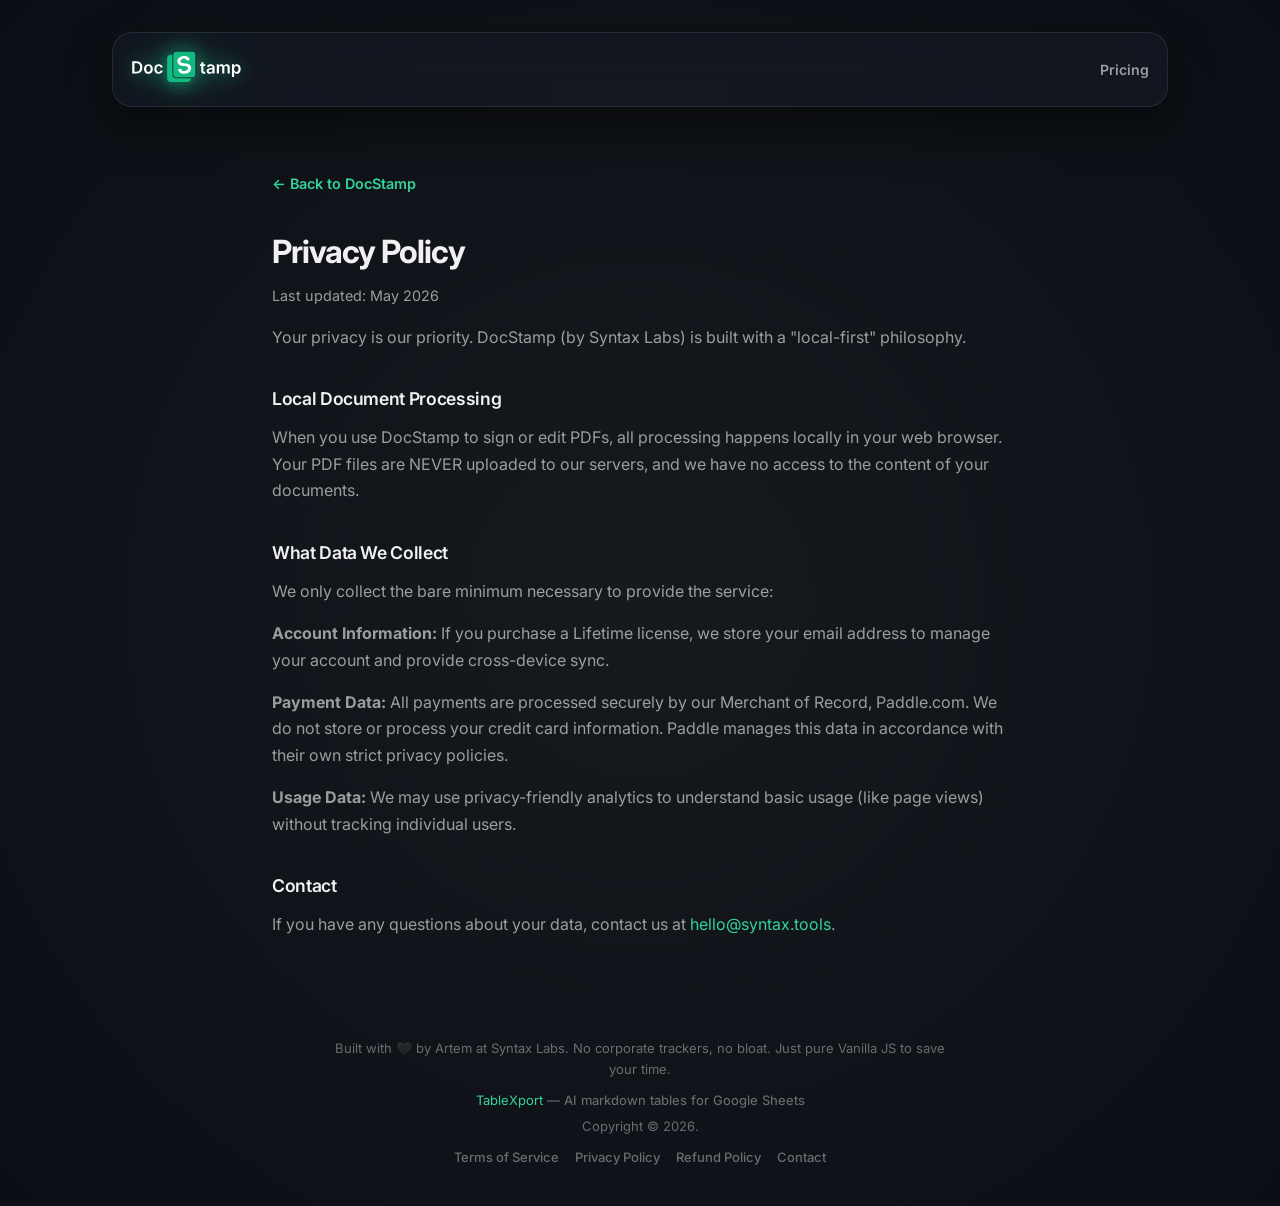
==== commit 603cebd7: "added cookbook and voting" ====
--- a/privacy.html
+++ b/privacy.html
@@ -24,8 +24,16 @@
           href="index.html"
           aria-label="DocStamp — home"
         >
-          <span class="brand__mark" aria-hidden="true"></span>
-          <span class="brand__name">DocStamp</span>
+          <span class="brand__mark" aria-hidden="true">
+            <img
+              class="brand__mark-img"
+              src="./logo/logo.svg"
+              alt=""
+              width="100"
+              height="20"
+              decoding="async"
+            />
+          </span>
         </a>
         <nav class="app-header__nav" aria-label="Site">
           <a class="app-header__link" href="index.html#pricing">Pricing</a>
--- a/styles.css
+++ b/styles.css
@@ -1,10 +1,10 @@
 :root {
   --bg-obsidian: #0b0e14;
+  /* Subtle center lift — breaks flat obsidian without brightening the whole page */
   --bg-depth: radial-gradient(
-    120% 80% at 50% 0%,
-    #121826 0%,
-    var(--bg-obsidian) 45%,
-    #07080c 100%
+    circle at center,
+    #16191e 0%,
+    var(--bg-obsidian) 100%
   );
   --surface-glass: rgba(22, 28, 40, 0.55);
   --surface-glass-strong: rgba(28, 35, 52, 0.72);
@@ -25,6 +25,14 @@
   );
   --mint-glow-hover: rgb(52 211 153 / calc(var(--mint-glow-alpha) * 0.92));
   --shadow-soft: 0 18px 48px rgba(0, 0, 0, 0.45);
+  --preview-canvas-elevated-shadow:
+    0 18px 52px rgba(0, 0, 0, 0.58),
+    0 10px 36px rgba(0, 0, 0, 0.38),
+    0 0 0 1px rgba(255, 255, 255, 0.07),
+    0 0 52px rgb(52 211 153 / calc(var(--mint-glow-alpha) * 0.2));
+  --shell-max-width: 1120px;
+  --shell-max-width-doc-active: min(92vw, 740px);
+  --preview-max-width-desktop: 740px;
   --radius-lg: 20px;
   --radius-md: 14px;
   --radius-sm: 10px;
@@ -65,8 +73,24 @@
   display: flex;
   flex-direction: column;
   padding: clamp(1rem, 3vw, 2rem);
-  max-width: 1120px;
+  max-width: var(--shell-max-width);
+  width: 100%;
   margin: 0 auto;
+}
+
+/* Wide “hero preview” layout whenever the PDF workspace is open (upload or demo). */
+body.doc-loaded .app-shell,
+.app-shell:has(#workspace:not([hidden])) {
+  max-width: var(--preview-max-width-desktop) !important;
+  width: 100% !important;
+  box-sizing: border-box;
+}
+
+body.doc-loaded .app-main,
+.app-shell:has(#workspace:not([hidden])) .app-main {
+  max-width: var(--preview-max-width-desktop) !important;
+  width: 100% !important;
+  box-sizing: border-box;
 }
 
 .glass {
@@ -101,6 +125,14 @@
   border-radius: var(--radius-lg);
 }
 
+/* Softer, wider mint wash under the header — reads as a spotlight toward the hero */
+.app-header.glass {
+  box-shadow: var(--shadow-soft),
+    0 36px 100px -48px rgb(52 211 153 / 0.16),
+    0 72px 160px -72px rgb(52 211 153 / 0.09),
+    0 120px 220px -100px rgb(52 211 153 / 0.05);
+}
+
 .brand {
   display: flex;
   align-items: center;
@@ -120,13 +152,20 @@
 }
 
 .brand__mark {
-  width: 38px;
-  height: 38px;
-  border-radius: 11px;
-  background: var(--mint-gradient);
-  box-shadow: 0 0 0 1px rgba(255, 255, 255, 0.12) inset,
-    0 8px 24px var(--mint-glow);
   flex-shrink: 0;
+  display: flex;
+  align-items: center;
+  justify-content: center;
+  filter: drop-shadow(0 0 10px var(--mint-glow))
+    drop-shadow(0 0 22px rgb(52 211 153 / 0.18))
+    drop-shadow(0 2px 10px rgb(16 185 129 / 0.28));
+}
+
+.brand__mark-img {
+  width: 100%;
+  height: 100%;
+  display: block;
+  object-fit: contain;
 }
 
 .brand__name {
@@ -140,6 +179,67 @@
   align-items: center;
   gap: 0.75rem;
   flex-shrink: 0;
+}
+
+.user-profile {
+  display: flex;
+  align-items: center;
+  gap: 0.62rem;
+  padding-left: 0.65rem;
+  margin-left: 0.1rem;
+  border-left: 1px solid rgba(255, 255, 255, 0.08);
+}
+
+@media (prefers-reduced-motion: no-preference) {
+  .user-profile {
+    animation: header-profile-fade 0.18s ease-out;
+  }
+}
+
+@keyframes header-profile-fade {
+  from {
+    opacity: 0;
+  }
+
+  to {
+    opacity: 1;
+  }
+}
+
+.user-profile__avatar {
+  display: block;
+  width: 2rem;
+  height: 2rem;
+  border-radius: 999px;
+  object-fit: cover;
+  border: 1px solid rgba(255, 255, 255, 0.1);
+  background: rgba(22, 27, 34, 0.9);
+}
+
+.user-profile__logout {
+  margin: 0;
+  padding: 0.38rem 0.72rem;
+  font-family: inherit;
+  font-size: 0.8rem;
+  font-weight: 600;
+  color: var(--text-muted);
+  cursor: pointer;
+  border-radius: var(--radius-sm);
+  border: 1px solid rgba(255, 255, 255, 0.08);
+  background: rgba(255, 255, 255, 0.04);
+  transition: background 0.15s ease, color 0.15s ease, border-color 0.15s ease;
+  white-space: nowrap;
+}
+
+.user-profile__logout:hover {
+  background: rgba(255, 255, 255, 0.085);
+  color: var(--text-secondary);
+  border-color: rgba(255, 255, 255, 0.12);
+}
+
+.user-profile__logout:focus-visible {
+  outline: 2px solid color-mix(in srgb, var(--mint-400) 85%, transparent);
+  outline-offset: 2px;
 }
 
 .app-header__link {
@@ -164,12 +264,34 @@
 }
 
 .hero {
+  position: relative;
+  isolation: isolate;
   margin: 0;
   padding: 0;
   width: 100%;
   max-width: 38rem;
   margin-inline: auto;
   text-align: center;
+}
+
+/* Mint spotlight from above — pairs with header glow; stays non-interactive */
+.hero::before {
+  content: "";
+  position: absolute;
+  left: 50%;
+  top: clamp(-200px, -28vw, -100px);
+  z-index: -1;
+  width: min(36rem, 94vw);
+  height: clamp(260px, 42vw, 400px);
+  translate: -50% 0;
+  pointer-events: none;
+  background: radial-gradient(
+    ellipse 100% 52% at 50% 0%,
+    rgb(52 211 153 / 0.12) 0%,
+    rgb(52 211 153 / 0.045) 42%,
+    transparent 70%
+  );
+  filter: blur(32px);
 }
 
 .hero__title {
@@ -228,7 +350,69 @@
   line-height: 1;
 }
 
+.fixed-badges-tray {
+  position: fixed;
+  bottom: 1rem;
+  right: 1rem;
+  z-index: 2500;
+  display: inline-flex;
+  flex-direction: row;
+  align-items: center;
+  justify-content: flex-end;
+  gap: 0.45rem;
+  max-width: min(calc(100vw - 2rem), 22rem);
+  flex-wrap: wrap;
+}
+
+.fixed-badges-tray .local-processing-badge {
+  position: static;
+  bottom: auto;
+  right: auto;
+}
+
+.badge-pro-lifetime {
+  display: inline-flex;
+  align-items: center;
+  margin: 0;
+  padding: 0.4rem 0.65rem;
+  font-size: 0.72rem;
+  font-weight: 600;
+  letter-spacing: 0.02em;
+  color: var(--mint-400);
+  background: color-mix(in srgb, var(--mint-400) 14%, rgba(22, 27, 34, 0.92));
+  backdrop-filter: var(--blur);
+  -webkit-backdrop-filter: var(--blur);
+  border: 1px solid color-mix(in srgb, var(--mint-400) 38%, transparent);
+  border-radius: 999px;
+  box-shadow: var(--shadow-soft);
+  pointer-events: none;
+  user-select: none;
+}
+
+.toolbar__btn.landing-pricing__cta--premium.landing-pricing__cta--disabled,
+.toolbar__btn.landing-pricing__cta--premium.landing-pricing__cta--disabled:hover {
+  pointer-events: none;
+  cursor: not-allowed;
+  opacity: 0.72;
+  transform: none;
+  box-shadow: none;
+}
+
+.toolbar__btn.landing-pricing__cta--premium.landing-pricing__cta--disabled:focus-visible {
+  outline: none;
+}
+
 @media (max-width: 480px) {
+  .fixed-badges-tray {
+    bottom: 0.65rem;
+    right: 0.65rem;
+  }
+
+  .badge-pro-lifetime {
+    font-size: 0.68rem;
+    padding: 0.35rem 0.55rem;
+  }
+
   .local-processing-badge {
     bottom: 0.65rem;
     right: 0.65rem;
@@ -260,6 +444,25 @@
   flex-direction: column;
   align-items: center;
   width: 100%;
+}
+
+.dropzone-section.dropzone-section--reenter {
+  animation: dropzone-section-reenter 0.28s ease-out;
+}
+
+@keyframes dropzone-section-reenter {
+  from {
+    opacity: 0.65;
+  }
+  to {
+    opacity: 1;
+  }
+}
+
+@media (prefers-reduced-motion: reduce) {
+  .dropzone-section.dropzone-section--reenter {
+    animation: none;
+  }
 }
 
 .dropzone {
@@ -271,7 +474,7 @@
   padding: clamp(2.5rem, 6vw, 3.75rem) clamp(1.5rem, 4vw, 2.5rem);
   text-align: center;
   background: rgba(16, 19, 28, 0.65);
-  border: 1px solid var(--border-subtle);
+  border: 1px dashed rgba(255, 255, 255, 0.06);
   box-shadow: 0 8px 40px rgba(0, 0, 0, 0.35),
     inset 0 1px 0 rgba(255, 255, 255, 0.05);
   transition: border-color 0.2s ease, box-shadow 0.2s ease, transform 0.2s ease;
@@ -284,6 +487,7 @@
 .dropzone.is-dragover,
 .dropzone.is-loading,
 .dropzone:hover {
+  border-style: dashed;
   border-color: color-mix(in srgb, var(--mint-400) 45%, transparent);
   box-shadow: 0 12px 48px rgba(0, 0, 0, 0.45),
     inset 0 1px 0 rgba(255, 255, 255, 0.06),
@@ -316,6 +520,38 @@
   margin: 0;
   font-size: 1rem;
   color: var(--text-secondary);
+}
+
+.dropzone__demo-link {
+  display: inline-block;
+  margin: 0.65rem 0 0;
+  padding: 0;
+  border: none;
+  background: none;
+  font: inherit;
+  font-size: 0.82rem;
+  font-weight: 600;
+  letter-spacing: 0.02em;
+  color: color-mix(in srgb, var(--mint-400) 82%, var(--text-secondary));
+  cursor: pointer;
+  pointer-events: auto;
+  text-decoration: underline;
+  text-decoration-color: color-mix(in srgb, var(--mint-500) 35%, transparent);
+  text-underline-offset: 3px;
+  transition: color 0.18s ease, text-decoration-color 0.18s ease,
+    text-shadow 0.18s ease;
+}
+
+.dropzone__demo-link:hover {
+  color: var(--mint-400);
+  text-decoration-color: color-mix(in srgb, var(--mint-400) 65%, transparent);
+  text-shadow: 0 0 20px color-mix(in srgb, var(--mint-glow) 50%, transparent);
+}
+
+.dropzone__demo-link:focus-visible {
+  outline: 2px solid color-mix(in srgb, var(--mint-400) 75%, transparent);
+  outline-offset: 3px;
+  border-radius: 4px;
 }
 
 .dropzone__input {
@@ -414,22 +650,37 @@
   flex-shrink: 0;
 }
 
-.doc-loaded .dropzone-trust {
+.doc-loaded .dropzone-trust,
+body:has(#workspace:not([hidden])) .dropzone-trust {
   display: none;
 }
 
 .workspace {
+  position: relative;
   display: flex;
   flex-direction: column;
   gap: 0.65rem;
   padding: 0.85rem 1rem 0.95rem;
   border-radius: var(--radius-lg);
   min-width: 0;
-  max-height: 82vh;
+  max-height: min(85vh, 980px);
   min-height: 0;
 }
 
-body.doc-loaded .workspace {
+.workspace__chrome {
+  position: relative;
+  z-index: 10;
+  flex-shrink: 0;
+  margin-bottom: 0.2rem;
+  padding: 0.2rem 0.35rem 0.45rem;
+  border-radius: var(--radius-sm);
+  background: rgba(10, 13, 20, 0.92);
+  backdrop-filter: blur(10px);
+  -webkit-backdrop-filter: blur(10px);
+  border: 1px solid rgba(255, 255, 255, 0.06);
+}
+
+#workspace:not([hidden]) {
   flex: 1 1 auto;
   min-height: 0;
 }
@@ -446,6 +697,24 @@
   padding: 0.15rem 0 0.55rem;
   min-width: 0;
   border-bottom: 1px solid rgba(255, 255, 255, 0.06);
+}
+
+.toolbar__download-cluster {
+  display: inline-flex;
+  flex-direction: column;
+  align-items: stretch;
+  gap: 0.28rem;
+  max-width: min(100%, 15rem);
+  flex-shrink: 0;
+}
+
+.toolbar__export-note {
+  font-size: 0.65rem;
+  font-weight: 500;
+  color: var(--text-muted);
+  text-align: center;
+  line-height: 1.35;
+  padding: 0 0.2rem;
 }
 
 .toolbar__spacer {
@@ -509,6 +778,30 @@
   border-color: rgba(255, 255, 255, 0.14);
 }
 
+.toolbar__btn.btn-secondary-muted,
+#clear-doc-btn {
+  flex-shrink: 0;
+  font-size: 0.78rem;
+  font-weight: 600;
+  padding: 0.4rem 0.72rem;
+  background: rgba(255, 255, 255, 0.04);
+  color: var(--text-muted);
+  border: 1px solid rgba(255, 255, 255, 0.08);
+}
+
+.toolbar__btn.btn-secondary-muted:hover:not(:disabled),
+#clear-doc-btn:hover:not(:disabled) {
+  background: rgba(255, 255, 255, 0.085);
+  color: var(--text-secondary);
+  border-color: rgba(255, 255, 255, 0.12);
+}
+
+.toolbar__btn.btn-secondary-muted:focus-visible,
+#clear-doc-btn:focus-visible {
+  outline: 2px solid color-mix(in srgb, var(--mint-400) 85%, transparent);
+  outline-offset: 2px;
+}
+
 .toolbar__btn:focus-visible {
   outline: 2px solid color-mix(in srgb, var(--mint-400) 85%, transparent);
   outline-offset: 2px;
@@ -532,6 +825,71 @@
   box-shadow: 0 5px 26px var(--mint-glow-hover);
 }
 
+.toolbar__btn--demo-pulse:not(:disabled) {
+  animation: demo-export-pulse 2.4s ease-in-out infinite;
+}
+
+@keyframes demo-export-pulse {
+  0%,
+  100% {
+    box-shadow: 0 4px 20px var(--mint-glow);
+  }
+  50% {
+    box-shadow:
+      0 5px 28px var(--mint-glow-hover),
+      0 0 0 1px rgb(52 211 153 / 0.22);
+  }
+}
+
+@keyframes stamp-demo-entrance {
+  from {
+    opacity: 0;
+    transform: rotate(var(--stamp-rot)) translateY(14px) scale(0.94);
+  }
+  to {
+    opacity: 1;
+    transform: rotate(var(--stamp-rot)) translateY(0) scale(1);
+  }
+}
+
+.demo-post-cta {
+  position: absolute;
+  z-index: 5;
+  top: calc(100% + 0.4rem);
+  left: 0;
+  right: 0;
+  display: flex;
+  flex-wrap: wrap;
+  align-items: center;
+  justify-content: space-between;
+  gap: 0.65rem 1rem;
+  margin: 0;
+  padding: 0.55rem 0.75rem;
+  border-radius: var(--radius-md);
+  background: rgba(22, 27, 34, 0.9);
+  backdrop-filter: blur(10px);
+  -webkit-backdrop-filter: blur(10px);
+  border: 1px solid rgba(255, 255, 255, 0.08);
+  box-shadow: 0 10px 32px rgba(0, 0, 0, 0.32);
+}
+
+.demo-post-cta[hidden] {
+  display: none !important;
+}
+
+.demo-post-cta__text {
+  margin: 0;
+  flex: 1 1 12rem;
+  font-size: 0.88rem;
+  font-weight: 600;
+  letter-spacing: -0.015em;
+  color: var(--text-primary);
+}
+
+.demo-post-cta__btn {
+  flex-shrink: 0;
+}
+
 .workspace-status {
   margin: 0;
   min-height: 0;
@@ -545,11 +903,14 @@
 }
 
 .preview {
+  position: relative;
+  z-index: 0;
   flex: 1 1 auto;
   min-height: 0;
   display: flex;
   flex-direction: column;
-  overflow: hidden;
+  overflow-y: auto;
+  overflow-x: hidden;
   border-radius: var(--radius-md);
   background: rgba(7, 9, 14, 0.75);
   border: 1px solid rgba(255, 255, 255, 0.06);
@@ -561,13 +922,15 @@
   position: relative;
   flex: 1 1 auto;
   display: flex;
+  flex-direction: row;
   justify-content: center;
-  align-items: center;
+  align-items: flex-start;
   min-height: 240px;
   max-height: 100%;
   width: 100%;
   min-width: 0;
   padding-bottom: 2.35rem;
+  overflow: visible;
 }
 
 .preview__canvas-wrap {
@@ -581,11 +944,28 @@
   box-sizing: border-box;
 }
 
+body.doc-loaded .preview__canvas-wrap,
+.app-shell:has(#workspace:not([hidden])) .preview__canvas-wrap {
+  width: 100% !important;
+  max-width: var(--preview-max-width-desktop) !important;
+  flex: 0 0 auto !important;
+}
+
+body.doc-loaded #workspace,
+.app-shell:has(#workspace:not([hidden])) #workspace {
+  width: 100% !important;
+  max-width: var(--preview-max-width-desktop) !important;
+  max-height: 85vh !important;
+  box-sizing: border-box;
+}
+
 .preview__page-frame {
   position: relative;
   max-width: 100%;
   max-height: 100%;
   line-height: 0;
+  min-width: 0;
+  overflow: visible;
 }
 
 .preview__canvas {
@@ -596,10 +976,7 @@
   height: auto;
   object-fit: contain;
   border-radius: calc(var(--radius-sm) - 2px);
-  box-shadow:
-    0 12px 40px rgba(0, 0, 0, 0.52),
-    0 0 0 1px rgba(255, 255, 255, 0.055),
-    0 0 42px rgb(52 211 153 / calc(var(--mint-glow-alpha) * 0.22));
+  box-shadow: var(--preview-canvas-elevated-shadow);
 }
 
 .preview__stamp-layer {
@@ -750,6 +1127,159 @@
   display: none !important;
 }
 
+/* ——— App toasts (upload / validation) ——— */
+.toast-container {
+  position: fixed;
+  top: 1.25rem;
+  left: 50%;
+  transform: translateX(-50%);
+  z-index: 9999;
+  display: flex;
+  flex-direction: column;
+  align-items: center;
+  gap: 0.5rem;
+  width: min(calc(100vw - 2rem), 26rem);
+  pointer-events: none;
+}
+
+.toast {
+  width: 100%;
+  margin: 0;
+  padding: 0.85rem 1.1rem;
+  font-family: var(--font);
+  font-size: 0.92rem;
+  font-weight: 500;
+  line-height: 1.45;
+  color: var(--text-primary);
+  text-align: center;
+  border-radius: var(--radius-md);
+  background: rgba(20, 20, 25, 0.82);
+  backdrop-filter: blur(12px);
+  -webkit-backdrop-filter: blur(12px);
+  border: 1px solid var(--border-subtle);
+  box-shadow: 0 12px 40px rgba(0, 0, 0, 0.42);
+  opacity: 0;
+  transform: translateY(-1.125rem);
+  transition: opacity 0.32s cubic-bezier(0.16, 1, 0.3, 1),
+    transform 0.32s cubic-bezier(0.16, 1, 0.3, 1);
+  pointer-events: auto;
+}
+
+.toast--visible {
+  opacity: 1;
+  transform: translateY(0);
+}
+
+.toast--error {
+  border-color: color-mix(in srgb, #ff6b6b 52%, var(--border-subtle));
+  box-shadow: 0 12px 40px rgba(0, 0, 0, 0.42),
+    0 0 28px rgb(255 107 107 / 0.14);
+}
+
+.toast--success {
+  border-color: color-mix(in srgb, var(--mint-500) 48%, var(--border-subtle));
+  box-shadow: 0 12px 40px rgba(0, 0, 0, 0.42),
+    0 0 28px var(--mint-glow);
+}
+
+@media (prefers-reduced-motion: reduce) {
+  .toast {
+    transition-duration: 0.12s;
+  }
+}
+
+/* ——— Cookie consent ——— */
+.cookie-banner {
+  position: fixed;
+  bottom: max(1rem, env(safe-area-inset-bottom, 0px));
+  left: max(1rem, env(safe-area-inset-left, 0px));
+  z-index: 9450;
+  display: flex;
+  flex-direction: column;
+  gap: 0.95rem;
+  max-width: min(18rem, calc(100vw - 2rem));
+  padding: 1rem 1.15rem;
+  margin: 0;
+  border-radius: var(--radius-md);
+  background: var(--surface-glass);
+  backdrop-filter: blur(16px);
+  -webkit-backdrop-filter: blur(16px);
+  border: 1px solid var(--border-subtle);
+  box-shadow: var(--shadow-soft);
+  opacity: 0;
+  transform: translateY(0.85rem);
+  transition: opacity 0.38s cubic-bezier(0.16, 1, 0.3, 1),
+    transform 0.38s cubic-bezier(0.16, 1, 0.3, 1);
+}
+
+.cookie-banner--visible {
+  opacity: 1;
+  transform: translateY(0);
+}
+
+.cookie-banner--dismissing {
+  opacity: 0;
+  transform: translateY(0.65rem);
+  transition-duration: 0.32s;
+}
+
+.cookie-banner__text {
+  margin: 0;
+  font-size: 0.8rem;
+  font-weight: 450;
+  line-height: 1.55;
+  color: var(--text-secondary);
+}
+
+.cookie-banner__btn {
+  align-self: flex-start;
+  margin: 0;
+  padding: 0.45rem 0.95rem;
+  font-family: var(--font);
+  font-size: 0.8rem;
+  font-weight: 600;
+  letter-spacing: 0.015em;
+  color: rgba(255, 255, 255, 0.96);
+  cursor: pointer;
+  border-radius: var(--radius-sm);
+  border: 1px solid color-mix(in srgb, var(--mint-400) 52%, transparent);
+  background: color-mix(in srgb, var(--mint-500) 18%, transparent);
+  box-shadow: 0 0 28px rgb(52 211 153 / 0.18);
+  transition: border-color 0.15s ease, background-color 0.15s ease,
+    box-shadow 0.15s ease, transform 0.15s ease;
+}
+
+.cookie-banner__btn:hover {
+  border-color: color-mix(in srgb, var(--mint-400) 68%, transparent);
+  background: color-mix(in srgb, var(--mint-500) 28%, transparent);
+  box-shadow: 0 0 32px var(--mint-glow);
+}
+
+.cookie-banner__btn:focus-visible {
+  outline: 2px solid color-mix(in srgb, var(--mint-400) 85%, transparent);
+  outline-offset: 2px;
+}
+
+.cookie-banner__btn:active:not(:disabled) {
+  transform: scale(0.98);
+}
+
+@supports not (backdrop-filter: blur(1px)) {
+  .cookie-banner {
+    background: var(--surface-glass-strong);
+  }
+}
+
+@media (prefers-reduced-motion: reduce) {
+  .cookie-banner {
+    transition-duration: 0.14s;
+  }
+
+  .cookie-banner--dismissing {
+    transition-duration: 0.12s;
+  }
+}
+
 .global-drop-overlay {
   position: fixed;
   inset: 0;
@@ -796,6 +1326,10 @@
   background: none;
   border: none;
   box-shadow: none;
+}
+
+.stamp.stamp--demo-reveal {
+  animation: stamp-demo-entrance 0.62s cubic-bezier(0.22, 1, 0.36, 1) forwards;
 }
 
 .stamp__delete[hidden] {
@@ -910,6 +1444,14 @@
   .stamp.is-dragging .stamp__img {
     filter: blur(0.35px);
   }
+
+  .stamp.stamp--demo-reveal {
+    animation: none;
+  }
+
+  .toolbar__btn--demo-pulse:not(:disabled) {
+    animation: none;
+  }
 }
 
 .signature-modal {
@@ -980,6 +1522,107 @@
   flex-wrap: wrap;
   gap: 0.5rem;
   justify-content: flex-end;
+  align-items: center;
+}
+
+.signature-modal__apply-wrap {
+  display: flex;
+  flex-wrap: wrap;
+  align-items: center;
+  justify-content: center;
+  gap: 0.5rem 1rem;
+  flex-basis: 100%;
+  width: 100%;
+}
+
+.signature-modal__save-label {
+  display: inline-flex;
+  align-items: center;
+  gap: 0.5rem;
+  margin: 0;
+  font-size: 0.88rem;
+  font-weight: 500;
+  color: var(--text-muted);
+  cursor: pointer;
+  user-select: none;
+}
+
+.signature-modal__save-label--disabled {
+  opacity: 0.55;
+  cursor: not-allowed;
+}
+
+.signature-modal__save-label input {
+  width: 1rem;
+  height: 1rem;
+  accent-color: var(--mint-400);
+  cursor: inherit;
+}
+
+.saved-signatures-section {
+  margin-top: 1rem;
+  padding-top: 1rem;
+  border-top: 1px solid rgba(255, 255, 255, 0.08);
+}
+
+.saved-signatures__title {
+  font-size: 0.72rem;
+  font-weight: 600;
+  letter-spacing: 0.08em;
+  text-transform: uppercase;
+  color: var(--text-muted);
+  margin-bottom: 0.65rem;
+}
+
+.saved-signatures__grid {
+  display: grid;
+  grid-template-columns: repeat(auto-fill, minmax(5.5rem, 1fr));
+  gap: 0.5rem;
+  margin-bottom: 0.75rem;
+}
+
+.saved-signatures__grid--locked {
+  pointer-events: none;
+  opacity: 0.42;
+  filter: grayscale(0.35);
+}
+
+.saved-signatures-promo {
+  font-size: 0.82rem;
+  line-height: 1.45;
+  color: var(--text-secondary);
+  margin: 0;
+}
+
+.signature-slot {
+  display: flex;
+  align-items: center;
+  justify-content: center;
+  aspect-ratio: 2 / 1;
+  padding: 0.35rem;
+  margin: 0;
+  border-radius: var(--radius-sm);
+  border: 1px solid rgba(255, 255, 255, 0.1);
+  background: rgba(12, 16, 24, 0.85);
+  cursor: pointer;
+  transition: border-color 0.15s ease, background 0.15s ease;
+}
+
+.signature-slot:hover {
+  border-color: color-mix(in srgb, var(--mint-400) 45%, transparent);
+  background: rgba(16, 22, 32, 0.92);
+}
+
+.signature-slot:focus-visible {
+  outline: 2px solid color-mix(in srgb, var(--mint-400) 85%, transparent);
+  outline-offset: 2px;
+}
+
+.signature-slot img {
+  max-width: 100%;
+  max-height: 100%;
+  object-fit: contain;
+  pointer-events: none;
 }
 
 .signature-modal__close {
@@ -1752,6 +2395,31 @@
   border-bottom-color: color-mix(in srgb, var(--mint-400) 50%, transparent);
 }
 
+.app-footer__bug {
+  margin: 0;
+  text-align: center;
+}
+
+.app-footer__bug-link {
+  font-size: 13px;
+  font-weight: 500;
+  color: color-mix(in srgb, var(--mint-400) 88%, var(--text-secondary) 12%);
+  text-decoration: none;
+  border-bottom: 1px solid color-mix(in srgb, var(--mint-400) 38%, transparent);
+  transition: color 0.15s ease, border-color 0.15s ease;
+}
+
+.app-footer__bug-link:hover {
+  color: var(--mint-400);
+  border-bottom-color: color-mix(in srgb, var(--mint-400) 58%, transparent);
+}
+
+.app-footer__bug-link:focus-visible {
+  outline: 2px solid color-mix(in srgb, var(--mint-400) 85%, transparent);
+  outline-offset: 3px;
+  border-radius: 2px;
+}
+
 .app-footer__legal {
   display: flex;
   flex-wrap: wrap;
@@ -1861,3 +2529,492 @@
   outline-offset: 2px;
   border-radius: 2px;
 }
+
+/* Cookbook pages */
+.cookbook-content {
+  flex: 1;
+  width: 100%;
+  max-width: 680px;
+  margin-inline: auto;
+  padding: clamp(2rem, 5vw, 4rem) clamp(1rem, 3vw, 2rem);
+}
+
+.cookbook-content__back {
+  display: inline-block;
+  margin-bottom: 2rem;
+  font-size: 0.9rem;
+  font-weight: 600;
+  color: var(--mint-400);
+  text-decoration: none;
+  border-bottom: 1px solid transparent;
+  transition: color 0.15s ease, border-color 0.15s ease;
+}
+
+.cookbook-content__back:hover {
+  color: var(--mint-500);
+  border-bottom-color: color-mix(in srgb, var(--mint-400) 45%, transparent);
+}
+
+.cookbook-content__back:focus-visible {
+  outline: 2px solid color-mix(in srgb, var(--mint-400) 85%, transparent);
+  outline-offset: 3px;
+  border-radius: var(--radius-sm);
+}
+
+.cookbook-content h1 {
+  margin: 0 0 1.5rem;
+  font-size: clamp(1.75rem, 4.5vw, 2.2rem);
+  font-weight: 700;
+  line-height: 1.2;
+  letter-spacing: -0.03em;
+  color: var(--text-primary);
+}
+
+.cookbook-content__meta {
+  display: flex;
+  flex-wrap: wrap;
+  gap: 0.35rem 1rem;
+  margin-bottom: 2rem;
+  font-size: 0.85rem;
+  color: var(--text-muted);
+}
+
+.cookbook-content p {
+  margin: 0 0 1.5rem;
+  font-size: 1.05rem;
+  line-height: 1.65;
+  color: var(--text-secondary);
+}
+
+.cookbook-content strong {
+  color: var(--text-primary);
+  font-weight: 600;
+}
+
+.cookbook-content code {
+  font-size: 0.92em;
+  color: var(--text-primary);
+}
+
+.cookbook-cta-box {
+  margin-top: 3rem;
+  padding: 2rem;
+  text-align: center;
+  background: var(--surface-glass);
+  border: 1px solid var(--border-subtle);
+  border-radius: var(--radius-lg);
+}
+
+.cookbook-cta-box h2 {
+  margin: 0 0 0.75rem;
+  font-size: 1.35rem;
+  font-weight: 600;
+  color: var(--text-primary);
+}
+
+.cookbook-cta-box p {
+  margin: 0 0 1rem;
+  font-size: 0.95rem;
+}
+
+.cookbook-cta-btn {
+  display: inline-block;
+  margin-top: 0.5rem;
+  padding: 0.8rem 1.75rem;
+  border: 1px solid rgba(255, 255, 255, 0.12);
+  border-radius: var(--radius-sm);
+  background: var(--mint-gradient);
+  color: #04120c;
+  font-size: 1rem;
+  font-weight: 600;
+  text-decoration: none;
+  box-shadow: 0 4px 20px var(--mint-glow);
+  transition: transform 0.1s ease, background 0.15s ease, box-shadow 0.15s ease;
+}
+
+.cookbook-cta-btn:hover {
+  transform: translateY(-1px);
+  background: var(--mint-gradient-hover);
+  box-shadow: 0 5px 26px var(--mint-glow-hover);
+}
+
+.cookbook-cta-btn:focus-visible {
+  outline: 2px solid var(--mint-400);
+  outline-offset: 3px;
+}
+
+/* ——— Header User Profile ——— */
+.user-profile {
+  display: flex;
+  align-items: center;
+  gap: 0.85rem;
+  padding-left: 0.5rem;
+  border-left: 1px solid var(--border-subtle);
+}
+
+.user-profile__avatar {
+  width: 32px;
+  height: 32px;
+  border-radius: 50%;
+  object-fit: cover;
+  border: 1px solid var(--border-strong);
+  box-shadow: 0 2px 8px rgba(0, 0, 0, 0.2);
+}
+
+.user-profile__logout {
+  font-family: var(--font);
+  font-size: 0.82rem;
+  font-weight: 500;
+  color: var(--text-muted);
+  background: none;
+  border: none;
+  padding: 0;
+  cursor: pointer;
+  transition: color 0.15s ease;
+}
+
+.user-profile__logout:hover {
+  color: #fca5a5; /* Мягкий красный при наведении */
+}
+
+/* На мобилках сделаем отступ чуть меньше */
+@media (max-width: 480px) {
+  .user-profile {
+    gap: 0.5rem;
+  }
+}
+
+/* ——— Pro Badge ——— */
+.badge-pro-lifetime {
+  display: inline-flex;
+  align-items: center;
+  gap: 0.35rem;
+  padding: 0.35rem 0.75rem;
+  background: linear-gradient(135deg, #2e1065 0%, #1e1b4b 100%);
+  border: 1px solid #7c3aed;
+  border-radius: 100px;
+  color: #c084fc;
+  font-family: var(--font);
+  font-size: 0.78rem;
+  font-weight: 600;
+  letter-spacing: 0.02em;
+  text-transform: uppercase;
+  box-shadow: 0 0 12px rgba(124, 58, 237, 0.25);
+  animation: proGlow 3s ease-in-out infinite alternate;
+}
+
+.badge-pro-lifetime::before {
+  content: "💎";
+  font-size: 0.85rem;
+}
+
+@keyframes proGlow {
+  0% { box-shadow: 0 0 8px rgba(124, 58, 237, 0.2); }
+  100% { box-shadow: 0 0 16px rgba(124, 58, 237, 0.45); }
+}
+
+/* ——— Premium Paywall Modal ——— */
+.paywall-overlay {
+  position: fixed;
+  top: 0;
+  left: 0;
+  width: 100%;
+  height: 100%;
+  background: rgba(10, 10, 12, 0.75);
+  backdrop-filter: blur(12px);
+  -webkit-backdrop-filter: blur(12px);
+  display: flex;
+  align-items: center;
+  justify-content: center;
+  z-index: 10000;
+  opacity: 0;
+  visibility: hidden;
+  transition: opacity 0.3s ease, visibility 0.3s ease;
+  pointer-events: none;
+}
+
+.paywall-overlay--active {
+  opacity: 1;
+  visibility: visible;
+  pointer-events: auto;
+}
+
+.paywall-card {
+  background: #16161a;
+  border: 1px solid #2a2a32;
+  border-radius: 20px;
+  padding: 2.5rem;
+  max-width: 480px;
+  width: 90%;
+  text-align: center;
+  box-shadow: 0 20px 40px rgba(0, 0, 0, 0.5), inset 0 1px 0 rgba(255, 255, 255, 0.05);
+  transform: translateY(20px);
+  transition: transform 0.3s cubic-bezier(0.34, 1.56, 0.64, 1);
+}
+
+.paywall-overlay--active .paywall-card {
+  transform: translateY(0);
+}
+
+.paywall-card__icon {
+  font-size: 2.5rem;
+  margin-bottom: 1rem;
+  display: inline-block;
+  animation: pulseGem 2s infinite alternate;
+}
+
+.paywall-card__title {
+  font-size: 1.5rem;
+  font-weight: 700;
+  color: #ffffff;
+  margin-bottom: 0.75rem;
+  font-family: var(--font);
+}
+
+.paywall-card__text {
+  font-size: 0.95rem;
+  color: #9a9a86;
+  line-height: 1.6;
+  margin-bottom: 2rem;
+}
+
+.paywall-card__features {
+  text-align: left;
+  background: #1c1c22;
+  border: 1px solid #2e2e38;
+  border-radius: 12px;
+  padding: 1.25rem;
+  margin-bottom: 2rem;
+  list-style: none;
+}
+
+.paywall-card__feature-item {
+  font-size: 0.9rem;
+  color: #e2e2e9;
+  margin-bottom: 0.75rem;
+  display: flex;
+  align-items: center;
+  gap: 0.5rem;
+}
+
+.paywall-card__feature-item:last-child {
+  margin-bottom: 0;
+}
+
+.paywall-card__cta {
+  width: 100%;
+  margin: 0;
+  justify-content: center;
+  box-sizing: border-box;
+}
+
+.paywall-card__btn-close {
+  background: none;
+  border: none;
+  color: #62626a;
+  font-size: 0.85rem;
+  cursor: pointer;
+  margin-top: 1.25rem;
+  transition: color 0.15s ease;
+  text-decoration: underline;
+}
+
+.paywall-card__btn-close:hover {
+  color: #9a9a86;
+}
+
+/* Метка оставшихся лимитов возле кнопки скачивания */
+.export-limit-notice {
+  font-size: 0.8rem;
+  color: #62626a;
+  margin-top: 0.5rem;
+  text-align: center;
+  display: block;
+}
+
+@keyframes pulseGem {
+  0% { transform: scale(1); filter: drop-shadow(0 0 5px rgba(124,58,237,0.3)); }
+  100% { transform: scale(1.1); filter: drop-shadow(0 0 15px rgba(124,58,237,0.7)); }
+}
+
+/* ——— Saved Signatures Panel ——— */
+.saved-signatures-section {
+  margin-top: 1.5rem;
+  padding-top: 1.25rem;
+  border-top: 1px solid #2a2a32;
+  text-align: left;
+}
+
+.saved-signatures__title {
+  font-size: 0.85rem;
+  font-weight: 600;
+  color: #9a9a86;
+  text-transform: uppercase;
+  letter-spacing: 0.05em;
+  margin-bottom: 0.75rem;
+}
+
+.saved-signatures__grid {
+  display: flex;
+  gap: 0.75rem;
+  flex-wrap: wrap;
+  position: relative;
+}
+
+.signature-slot {
+  width: 100px;
+  height: 60px;
+  background: #1c1c22;
+  border: 1px solid #2e2e38;
+  border-radius: 8px;
+  display: flex;
+  align-items: center;
+  justify-content: center;
+  cursor: pointer;
+  padding: 4px;
+  transition: all 0.2s ease;
+  position: relative;
+}
+
+.signature-slot:hover {
+  border-color: #7c3aed;
+  background: #22222a;
+  transform: translateY(-2px);
+}
+
+.signature-slot img {
+  max-width: 100%;
+  max-height: 100%;
+  object-fit: contain;
+  filter: invert(1); /* Если подпись черная на прозрачном, инвертируем для темной темы */
+}
+
+/* Состояние блокировки для бесплатных юзеров */
+.saved-signatures__grid--locked .signature-slot {
+  opacity: 0.4;
+  cursor: not-allowed;
+  pointer-events: none;
+}
+
+.saved-signatures-promo {
+  font-size: 0.8rem;
+  color: #62626a;
+  display: flex;
+  align-items: center;
+  gap: 0.35rem;
+  margin-top: 0.5rem;
+}
+
+/* ——— Feature Wishlist & Cookbook Hub Section ——— */
+.roadmap-section {
+  margin: 5rem auto 2rem auto;
+  max-width: 960px;
+  padding: 0 1.5rem;
+  display: flex;
+  gap: 3rem;
+  flex-wrap: wrap;
+}
+
+.roadmap-column {
+  flex: 1;
+  min-width: 280px;
+}
+
+.roadmap-title {
+  font-size: 1.25rem;
+  font-weight: 700;
+  color: var(--text-primary);
+  margin-bottom: 1.5rem;
+  font-family: var(--font);
+}
+
+.seo-links-list {
+  list-style: none;
+  padding: 0;
+  margin: 0;
+}
+
+.seo-links-list li {
+  margin-bottom: 1rem;
+}
+
+.seo-links-list a {
+  color: var(--text-primary);
+  text-decoration: underline;
+  text-decoration-color: color-mix(in srgb, var(--text-primary) 35%, transparent);
+  text-underline-offset: 3px;
+  font-size: 0.95rem;
+  transition: color 0.15s ease, text-decoration-color 0.15s ease;
+}
+
+.seo-links-list a:hover {
+  color: var(--mint-400);
+  text-decoration-color: color-mix(in srgb, var(--mint-400) 55%, transparent);
+}
+
+.seo-links-list a:focus-visible {
+  outline: 2px solid var(--mint-400);
+  outline-offset: 3px;
+  border-radius: 2px;
+}
+
+.wishlist-card {
+  background: var(--surface-glass);
+  border: 1px solid var(--border-subtle);
+  border-radius: var(--radius-sm);
+  padding: 1rem 1.25rem;
+  margin-bottom: 0.75rem;
+  display: flex;
+  align-items: center;
+  justify-content: space-between;
+  gap: 1rem;
+}
+
+.wishlist-card__info {
+  text-align: left;
+}
+
+.wishlist-card__title {
+  font-size: 0.95rem;
+  font-weight: 600;
+  color: var(--text-primary);
+  margin-bottom: 0.2rem;
+}
+
+.wishlist-card__desc {
+  font-size: 0.8rem;
+  color: var(--text-muted);
+}
+
+.wishlist-btn-vote {
+  background: color-mix(in srgb, var(--surface-glass-strong) 88%, transparent);
+  border: 1px solid var(--border-subtle);
+  border-radius: var(--radius-sm);
+  padding: 0.5rem 0.75rem;
+  color: var(--text-secondary);
+  font-size: 0.85rem;
+  font-weight: 600;
+  cursor: pointer;
+  display: flex;
+  flex-direction: column;
+  align-items: center;
+  gap: 2px;
+  min-width: 50px;
+  transition: border-color 0.15s ease, color 0.15s ease, background 0.15s ease;
+}
+
+.wishlist-btn-vote:hover {
+  border-color: color-mix(in srgb, var(--mint-400) 45%, var(--border-subtle));
+  color: var(--text-primary);
+}
+
+.wishlist-btn-vote:focus-visible {
+  outline: 2px solid var(--mint-400);
+  outline-offset: 2px;
+}
+
+.wishlist-btn-vote--voted {
+  background: color-mix(in srgb, var(--mint-500) 12%, transparent);
+  border-color: color-mix(in srgb, var(--mint-400) 55%, var(--border-subtle));
+  color: var(--mint-400);
+}
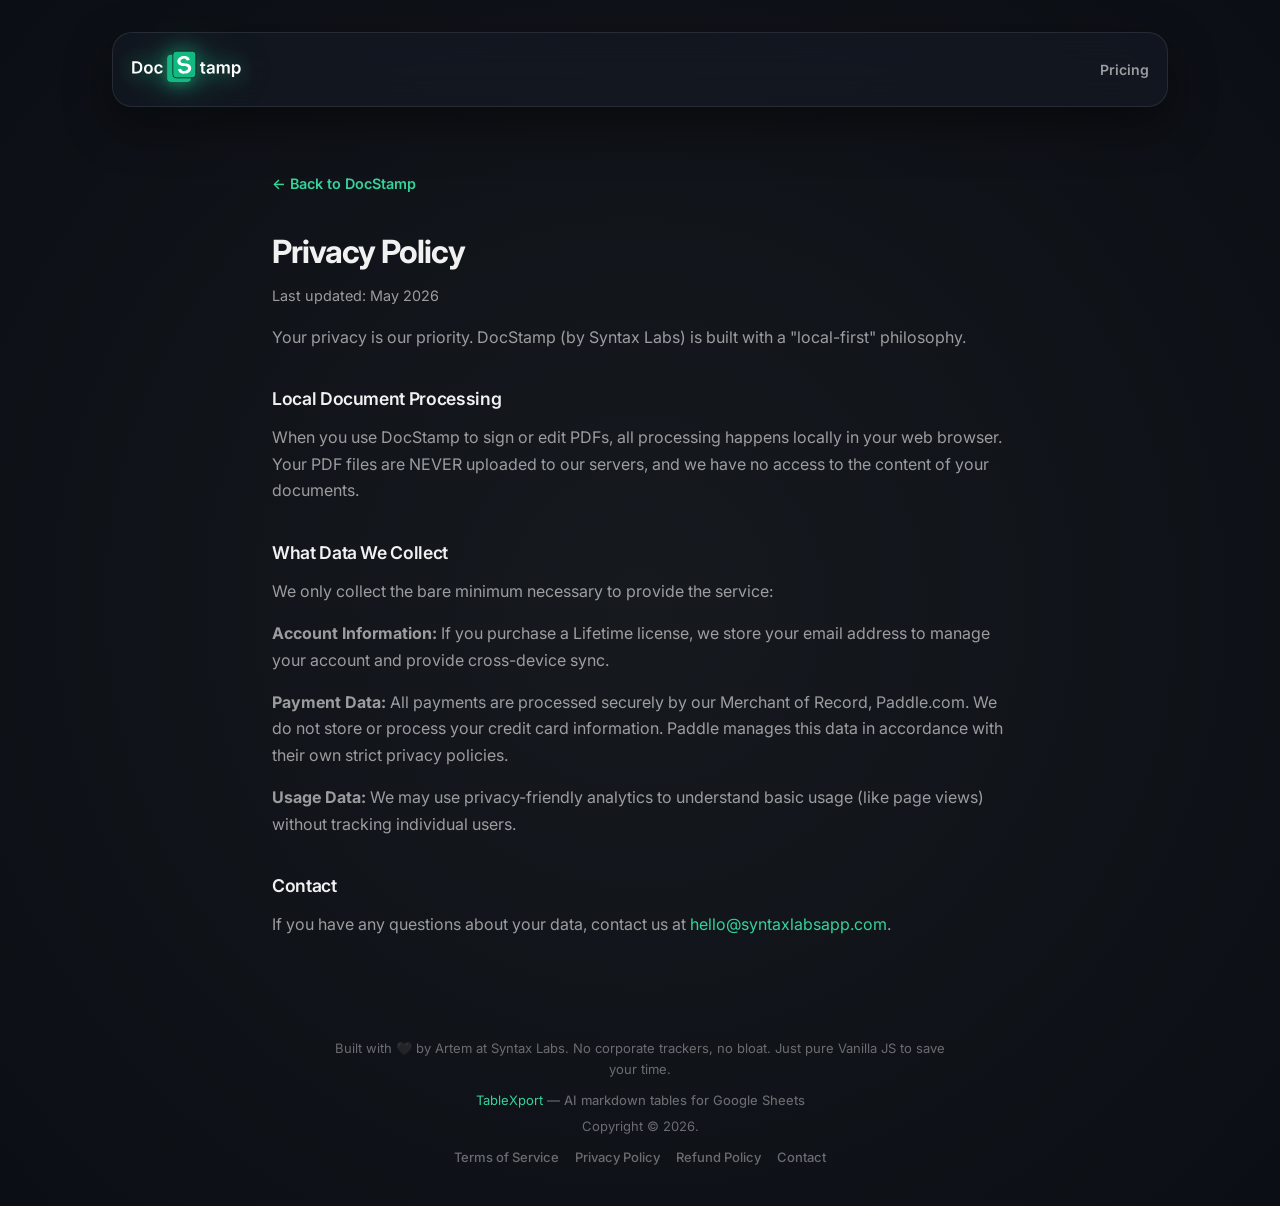
==== commit 0c3b8fea: "add email" ====
--- a/privacy.html
+++ b/privacy.html
@@ -81,7 +81,7 @@
         <h2>Contact</h2>
         <p>
           If you have any questions about your data, contact us at
-          <a href="mailto:hello@syntax.tools">hello@syntax.tools</a>.
+          <a href="mailto:hello@syntaxlabsapp.com">hello@syntaxlabsapp.com</a>.
         </p>
       </main>
 
@@ -114,7 +114,7 @@
           <a class="app-footer__legal-link" href="refund.html">Refund Policy</a>
           <a
             class="app-footer__legal-link"
-            href="mailto:hello@syntax.tools"
+            href="mailto:hello@syntaxlabsapp.com"
             >Contact</a
           >
         </nav>
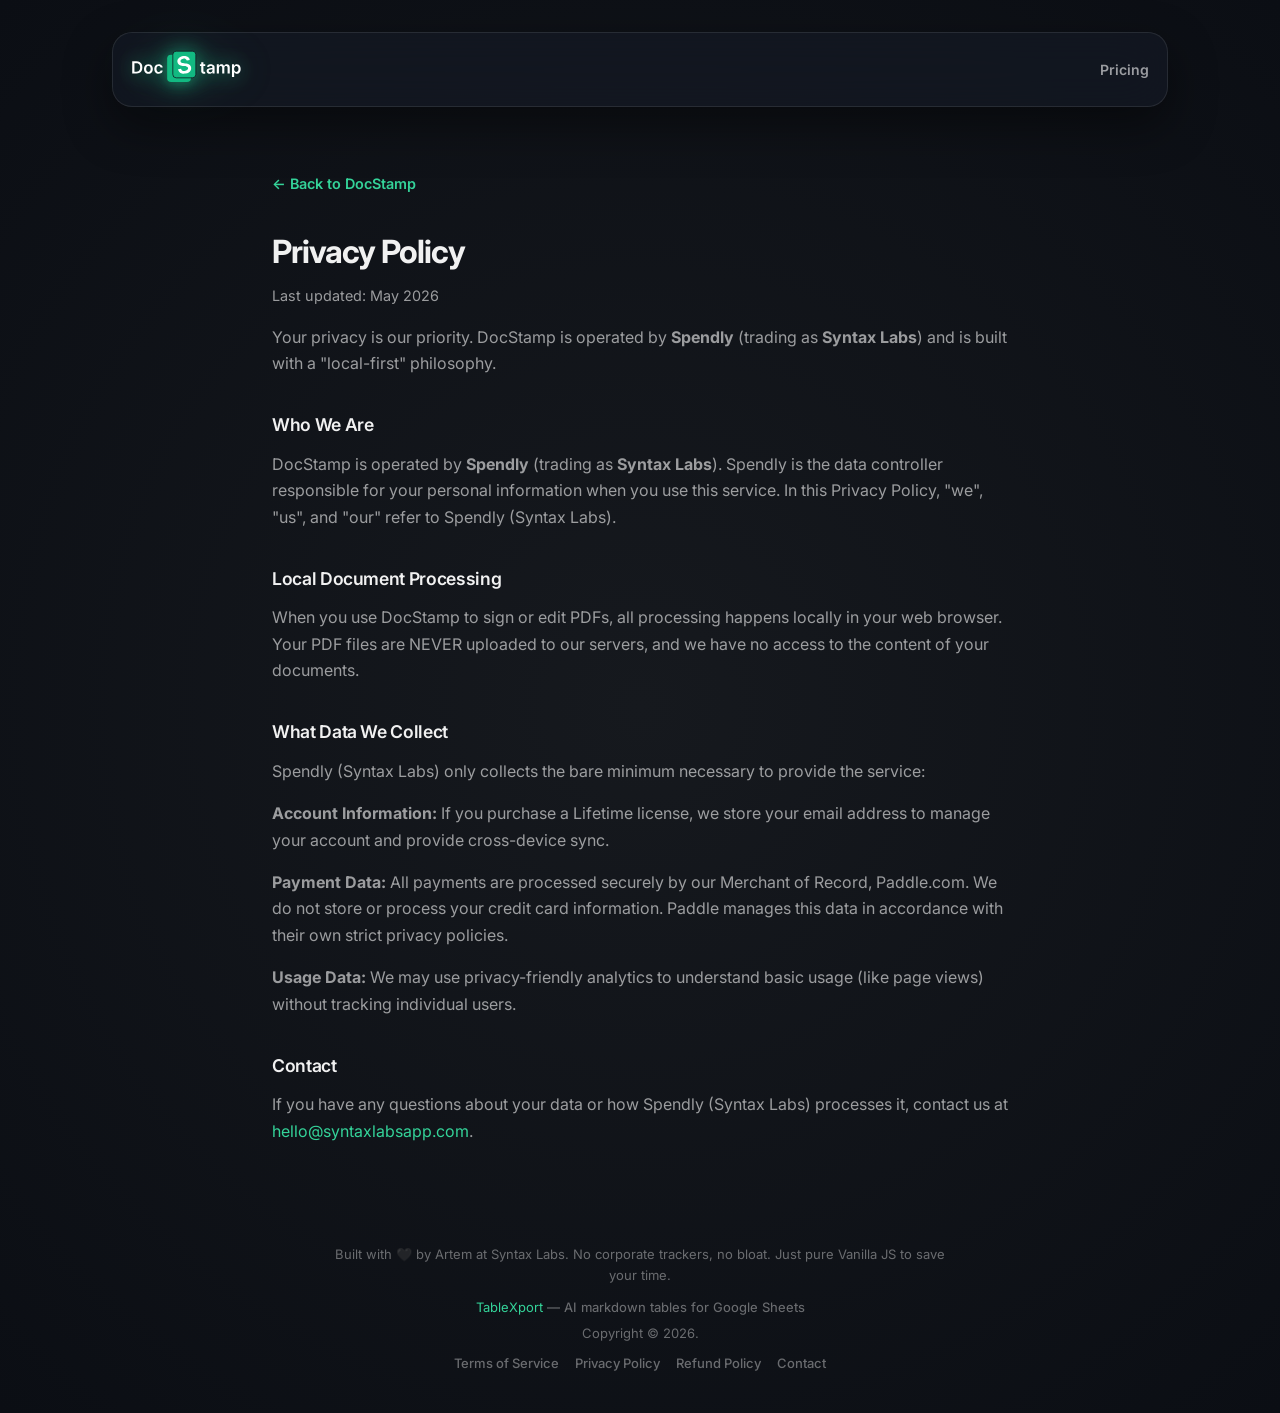
==== commit de50af91: "change name in documents" ====
--- a/privacy.html
+++ b/privacy.html
@@ -5,7 +5,7 @@
     <meta name="viewport" content="width=device-width, initial-scale=1.0" />
     <meta
       name="description"
-      content="DocStamp Privacy Policy — how Syntax Labs handles your data."
+      content="DocStamp Privacy Policy — how Spendly (Syntax Labs) handles your data."
     />
     <title>Privacy Policy — DocStamp</title>
     <link rel="preconnect" href="https://fonts.googleapis.com" />
@@ -46,8 +46,18 @@
         <p class="legal-content__updated">Last updated: May 2026</p>
 
         <p>
-          Your privacy is our priority. DocStamp (by Syntax Labs) is built with
-          a &quot;local-first&quot; philosophy.
+          Your privacy is our priority. DocStamp is operated by
+          <strong>Spendly</strong> (trading as <strong>Syntax Labs</strong>) and
+          is built with a &quot;local-first&quot; philosophy.
+        </p>
+
+        <h2>Who We Are</h2>
+        <p>
+          DocStamp is operated by <strong>Spendly</strong> (trading as
+          <strong>Syntax Labs</strong>). Spendly is the data controller
+          responsible for your personal information when you use this service.
+          In this Privacy Policy, &quot;we&quot;, &quot;us&quot;, and
+          &quot;our&quot; refer to Spendly (Syntax Labs).
         </p>
 
         <h2>Local Document Processing</h2>
@@ -59,7 +69,8 @@
 
         <h2>What Data We Collect</h2>
         <p>
-          We only collect the bare minimum necessary to provide the service:
+          Spendly (Syntax Labs) only collects the bare minimum necessary to
+          provide the service:
         </p>
         <p>
           <strong>Account Information:</strong> If you purchase a Lifetime
@@ -80,7 +91,8 @@
 
         <h2>Contact</h2>
         <p>
-          If you have any questions about your data, contact us at
+          If you have any questions about your data or how Spendly (Syntax Labs)
+          processes it, contact us at
           <a href="mailto:hello@syntaxlabsapp.com">hello@syntaxlabsapp.com</a>.
         </p>
       </main>
